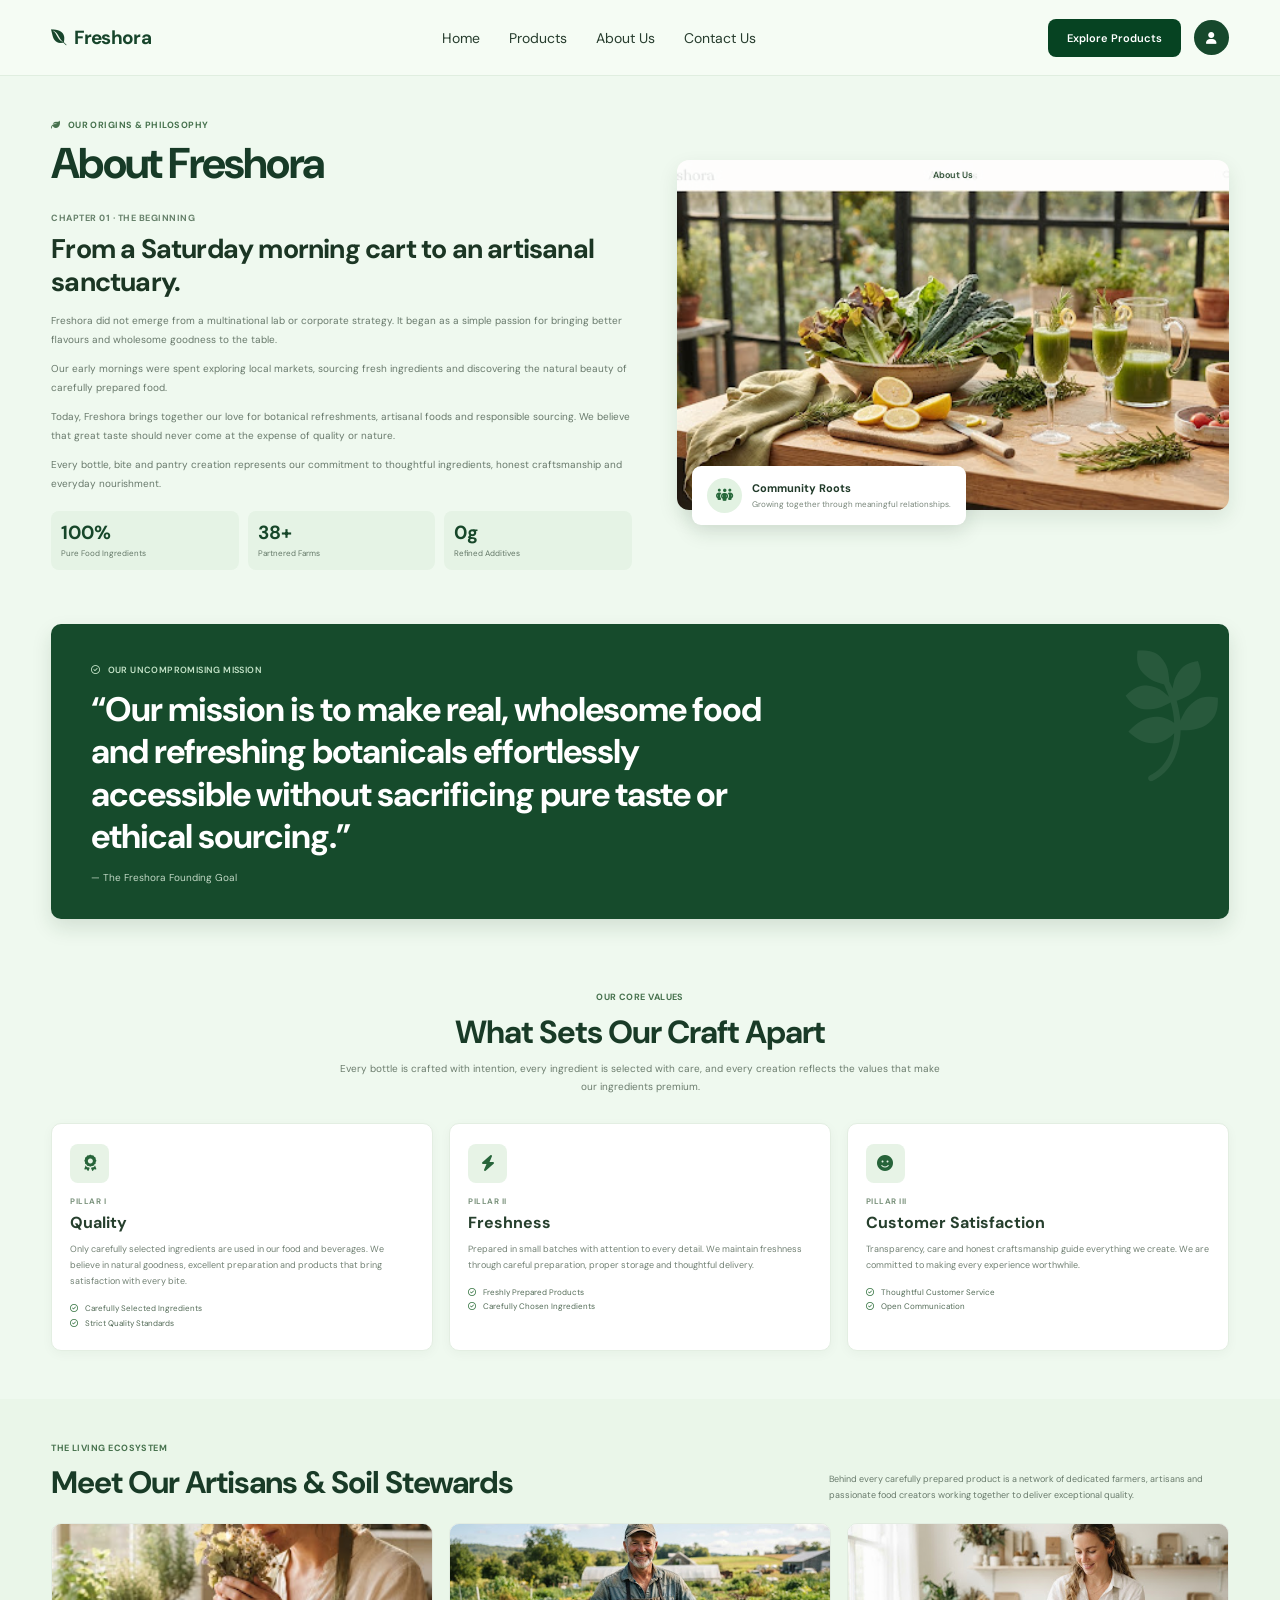
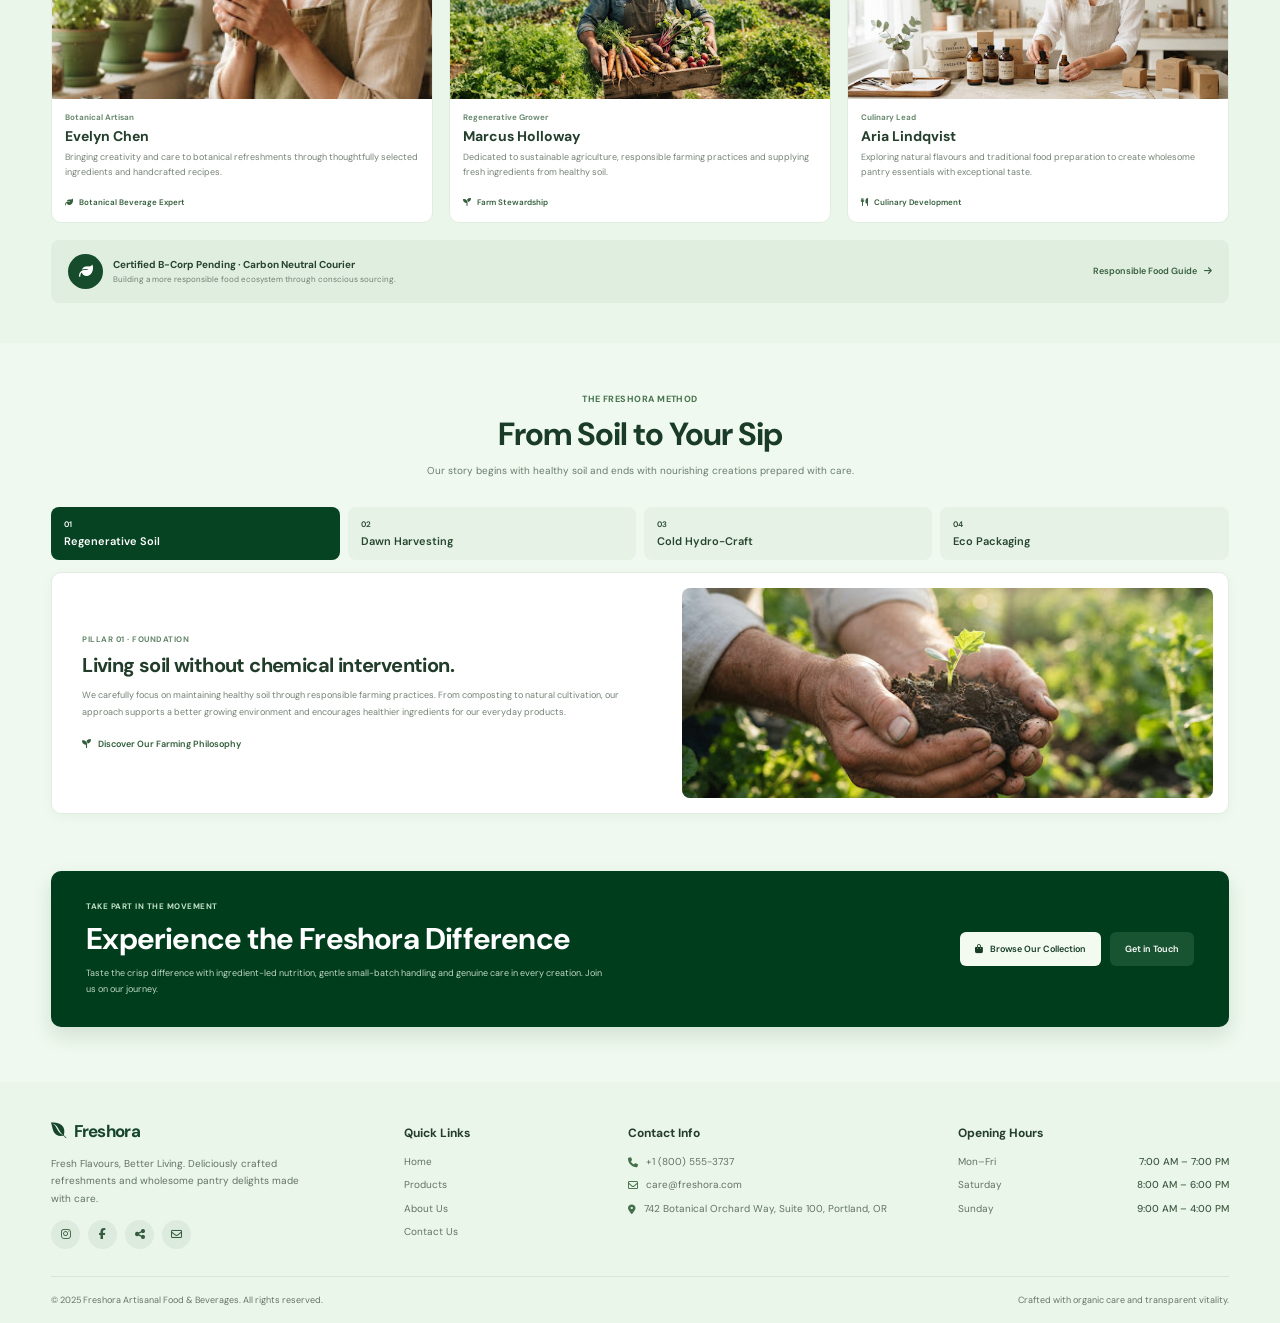
==== about.html @ baffea43 "move HTML pages to root folder" ====
<!DOCTYPE html>
<html lang="en">

<head>

    <meta charset="UTF-8">
    <meta name="viewport" content="width=device-width, initial-scale=1.0">

    <meta name="description" content="Discover the Freshora story, our mission, artisans, sustainable farming and commitment to natural food.">

    <title>Freshora | About Us</title>


    <!-- GOOGLE FONTS -->

    <link rel="preconnect" href="https://fonts.googleapis.com">

    <link rel="preconnect" href="https://fonts.gstatic.com" crossorigin>

    <link href="https://fonts.googleapis.com/css2?family=DM+Sans:wght@400;500;600;700;800&display=swap" rel="stylesheet">


    <!-- FONT AWESOME -->

    <link rel="stylesheet" href="https://cdnjs.cloudflare.com/ajax/libs/font-awesome/6.5.2/css/all.min.css">


<style>

/* =========================
   BASIC PAGE SETTINGS
========================= */

* {
    margin: 0;
    padding: 0;
    box-sizing: border-box;
}

html {
    scroll-behavior: smooth;
}

body {
    font-family: 'DM Sans', sans-serif;
    color: #173b28;
    background: #eff9ef;
    font-size: 14px;
}

a {
    color: inherit;
    text-decoration: none;
}

img {
    display: block;
    width: 100%;
}

.page-width {
    width: 92%;
    max-width: 1240px;
    margin: 0 auto;
}

.section {
    padding: 45px 0;
}


/* =========================
   HEADER
========================= */

.site-header {
    height: 76px;
    background: #f5fcf4;
    border-bottom: 1px solid #e0eee0;
    position: relative;
    z-index: 100;
}

.header-inner {
    width: 92%;
    max-width: 1240px;
    height: 100%;
    margin: auto;

    display: flex;
    align-items: center;
    justify-content: space-between;
}

.brand {
    display: inline-flex;
    align-items: center;
    gap: 7px;

    color: #17452b;
    font-size: 19px;
    font-weight: 700;
    letter-spacing: -0.7px;
    white-space: nowrap;
}

.brand i {
    font-size: 18px;
}

.main-nav {
    display: flex;
    align-items: center;
    gap: 29px;

    /* margin-left: auto;
    margin-right: 32px; */
}

.main-nav a {
    font-size: 14px;
    color: #263c2d;
    transition: 0.3s;
}

.main-nav a:hover {
    color: #4c8b5b;
}

.header-actions {
    display: flex;
    align-items: center;
    gap: 13px;
}

.top-button {
    background: #064322;
    color: white;

    padding: 12px 19px;
    border-radius: 8px;

    font-size: 11px;
    font-weight: 600;

    transition: 0.3s;
}

.top-button:hover {
    background: #276c3d;
}

.account-button {
    width: 35px;
    height: 35px;

    display: grid;
    place-items: center;

    border-radius: 50%;
    background: #16482c;
    color: white;
    font-size: 12px;
}


/* HAMBURGER */

#menu-toggle {
    display: none;
}

.menu-button {
    display: none;
    cursor: pointer;
}


/* =========================
   ABOUT HERO SECTION
========================= */

.about-hero {
    background: #eff9ef;
    padding: 38px 0 42px;
}

.about-hero-inner {
    display: grid;
    grid-template-columns: 1fr 0.95fr;
    align-items: center;
    gap: 45px;
}


/* LEFT CONTENT */

.about-copy {
    min-width: 0;
}

.section-label {
    display: inline-flex;
    align-items: center;
    gap: 7px;

    color: #47724e;
    font-size: 9px;
    font-weight: 700;
    letter-spacing: 0.45px;

    margin-bottom: 8px;
}

.about-copy h1 {
    color: #173b27;
    font-size: clamp(30px, 4vw, 43px);
    line-height: 1.12;
    letter-spacing: -1.8px;

    margin-bottom: 25px;
}

.story-label {
    display: block;

    color: #66806a;
    font-size: 9px;
    font-weight: 700;
    letter-spacing: 0.5px;

    margin-bottom: 8px;
}

.about-copy h2 {
    color: #1b3624;
    font-size: clamp(20px, 2.4vw, 27px);
    line-height: 1.25;
    letter-spacing: -0.8px;

    margin-bottom: 12px;
}

.about-copy > p {
    color: #68796b;
    font-size: 10px;
    line-height: 1.9;

    margin-bottom: 10px;
}


/* ABOUT STATISTICS */

.about-stats {
    display: grid;
    grid-template-columns: repeat(3, 1fr);
    gap: 9px;

    margin-top: 18px;
}

.about-stat {
    padding: 11px 10px;

    background: #e5f3e5;
    border-radius: 8px;
}

.about-stat strong {
    display: block;

    color: #17472a;
    font-size: 19px;
    line-height: 1.2;

    margin-bottom: 3px;
}

.about-stat span {
    display: block;

    color: #637767;
    font-size: 8px;
    line-height: 1.4;
}


/* =========================
   ABOUT IMAGE
========================= */

.about-visual {
    min-width: 0;
    position: relative;
    padding-bottom: 15px;
}

.about-image {
    height: 350px;

    overflow: hidden;
    border-radius: 12px;

    box-shadow: 0 8px 20px rgba(20, 55, 28, 0.10);
}

.about-image img {
    width: 100%;
    height: 100%;
    object-fit: cover;
}

.image-caption {
    position: absolute;

    top: 0;
    left: 0;
    right: 0;

    padding: 9px;

    text-align: center;

    background: rgba(255, 255, 255, 0.88);

    color: #34543a;
    font-size: 9px;
    font-weight: 600;

    border-radius: 12px 12px 0 0;
}


/* FLOATING COMMUNITY CARD */

.community-card {
    position: absolute;

    left: 15px;
    bottom: 0;

    display: flex;
    align-items: center;
    gap: 10px;

    padding: 12px 15px;

    background: #ffffff;
    border-radius: 9px;

    box-shadow: 0 7px 20px rgba(20, 55, 28, 0.13);
}

.community-icon {
    width: 35px;
    height: 35px;

    display: grid;
    place-items: center;

    flex-shrink: 0;

    background: #e2f2e2;
    color: #27683b;

    border-radius: 50%;
}

.community-card strong {
    display: block;
    color: #203a29;
    font-size: 11px;

    margin-bottom: 3px;
}

.community-card small {
    display: block;
    color: #778579;
    font-size: 8px;
    line-height: 1.5;
}


/* =========================
   MISSION SECTION
========================= */

.mission-section {
    padding: 12px 0 25px;
}

.mission-box {
    position: relative;
    overflow: hidden;

    min-height: 220px;

    display: flex;
    align-items: center;

    padding: 35px 40px;

    background: #164b2c;
    border-radius: 10px;

    box-shadow: 0 9px 20px rgba(20, 61, 31, 0.13);
}

.mission-content {
    max-width: 680px;
    position: relative;
    z-index: 2;
}

.mission-label {
    display: inline-flex;
    align-items: center;
    gap: 7px;

    color: #c5e4c9;
    font-size: 9px;
    font-weight: 600;
    letter-spacing: 0.4px;

    margin-bottom: 13px;
}

.mission-box h2 {
    color: #ffffff;

    font-size: clamp(22px, 3vw, 34px);
    line-height: 1.25;
    letter-spacing: -1px;

    margin-bottom: 12px;
}

.mission-box p {
    color: #c1d8c5;
    font-size: 10px;
}

.mission-decoration {
    position: absolute;

    right: 10px;
    top: 0;

    color: rgba(255,255,255,0.08);
    font-size: 130px;

    transform: rotate(-25deg);
}


/* =========================
   CRAFT SECTION
========================= */

.craft-section {
    background: #eff9ef;
    padding: 42px 0 48px;
}

.center-heading {
    text-align: center;
    margin-bottom: 27px;
}

.center-heading .section-label {
    justify-content: center;
    margin-bottom: 8px;
}

.center-heading h2 {
    color: #193b27;

    font-size: clamp(24px, 3vw, 32px);
    letter-spacing: -1px;

    margin-bottom: 7px;
}

.center-heading p {
    max-width: 600px;
    margin: auto;

    color: #6b7c6d;
    font-size: 10px;
    line-height: 1.8;
}


/* CRAFT CARDS */

.craft-grid {
    display: grid;
    grid-template-columns: repeat(3, minmax(0, 1fr));
    gap: 16px;
}

.craft-card {
    min-width: 0;

    padding: 20px 18px;

    background: #ffffff;
    border: 1px solid #e3eee2;
    border-radius: 10px;

    box-shadow: 0 3px 12px rgba(28, 63, 36, 0.04);

    transition: 0.3s;
}

.craft-card:hover {
    transform: translateY(-4px);

    box-shadow: 0 9px 20px rgba(28, 63, 36, 0.08);
}

.craft-icon {
    width: 39px;
    height: 39px;

    display: grid;
    place-items: center;

    border-radius: 8px;

    color: #27643a;
    background: #e7f3e6;

    font-size: 16px;

    margin-bottom: 13px;
}

.craft-number {
    display: block;

    color: #7a927c;
    font-size: 8px;
    font-weight: 700;
    letter-spacing: 0.5px;

    margin-bottom: 6px;
}

.craft-card h3 {
    color: #263f2d;
    font-size: 16px;

    margin-bottom: 8px;
}

.craft-card p {
    color: #718073;
    font-size: 9px;
    line-height: 1.8;

    margin-bottom: 12px;
}

.craft-card ul {
    list-style: none;
}

.craft-card li {
    color: #536b57;
    font-size: 8px;
    line-height: 1.8;
}

.craft-card li i {
    color: #3c7948;
    margin-right: 5px;
}


/* =========================
   ARTISANS SECTION
========================= */

.artisans-section {
    background: #eaf6e9;
    padding: 38px 0 40px;
}

.artisans-heading {
    display: flex;
    justify-content: space-between;
    align-items: flex-end;
    gap: 25px;

    margin-bottom: 20px;
}

.artisans-heading h2 {
    color: #193b27;
    font-size: clamp(23px, 3vw, 31px);
    letter-spacing: -1px;
}

.artisans-heading p {
    max-width: 400px;

    color: #687a6b;
    font-size: 9px;
    line-height: 1.8;
}


/* ARTISAN GRID */

.artisan-grid {
    display: grid;
    grid-template-columns: repeat(3, minmax(0, 1fr));
    gap: 16px;
}

.artisan-card {
    min-width: 0;
    overflow: hidden;

    background: #ffffff;
    border: 1px solid #e2ece1;
    border-radius: 10px;

    transition: 0.3s;
}

.artisan-card:hover {
    transform: translateY(-4px);

    box-shadow: 0 9px 20px rgba(28, 63, 36, 0.09);
}

.artisan-image {
    height: 175px;
    overflow: hidden;
}

.artisan-image img {
    width: 100%;
    height: 100%;
    object-fit: cover;

    transition: 0.4s;
}

.artisan-card:hover .artisan-image img {
    transform: scale(1.05);
}

.artisan-info {
    padding: 13px;
}

.artisan-role {
    display: block;

    color: #6b8b70;
    font-size: 8px;
    font-weight: 700;

    margin-bottom: 5px;
}

.artisan-info h3 {
    color: #243e2c;
    font-size: 14px;

    margin-bottom: 5px;
}

.artisan-info p {
    color: #758276;
    font-size: 9px;
    line-height: 1.7;

    margin-bottom: 10px;
}

.artisan-link {
    color: #365f3d;
    font-size: 8px;
    font-weight: 600;
}

.artisan-link i {
    margin-right: 4px;
}


/* CERTIFICATION STRIP */

.certification-strip {
    display: flex;
    align-items: center;
    justify-content: space-between;
    gap: 15px;

    padding: 14px 17px;
    margin-top: 17px;

    background: #e0eee0;
    border-radius: 8px;
}

.certification-left {
    display: flex;
    align-items: center;
    gap: 10px;
}

.certification-icon {
    width: 35px;
    height: 35px;

    display: grid;
    place-items: center;

    flex-shrink: 0;

    background: #164b2c;
    color: #ffffff;

    border-radius: 50%;
}

.certification-left strong {
    display: block;
    color: #27442e;
    font-size: 10px;

    margin-bottom: 3px;
}

.certification-left small {
    display: block;
    color: #718072;
    font-size: 8px;
}

.certification-strip > a {
    color: #365f3d;
    font-size: 9px;
    font-weight: 600;
    white-space: nowrap;
}

.certification-strip > a i {
    margin-left: 5px;
}


/* =========================
   FARMING PROCESS
========================= */

.process-section {
    background: #eff9ef;
    padding: 45px 0;
}


/* PROCESS TABS */

.process-tabs {
    display: grid;
    grid-template-columns: repeat(4, 1fr);
    gap: 8px;

    margin-bottom: 12px;
}

.process-tab {
    display: block;

    padding: 12px 13px;

    background: #e5f2e5;
    border-radius: 8px;

    color: #28462f;

    transition: 0.3s;
}

.process-tab small {
    display: block;

    font-size: 8px;
    font-weight: 600;

    margin-bottom: 5px;
}

.process-tab strong {
    display: block;

    font-size: 11px;
    font-weight: 600;
}

.process-tab.active,
.process-tab:hover {
    background: #064322;
    color: #ffffff;
}


/* PROCESS CONTENT */

.process-content {
    display: grid;
    grid-template-columns: 1fr 0.9fr;
    align-items: center;
    gap: 25px;

    padding: 15px;

    background: #ffffff;
    border: 1px solid #e2ece1;
    border-radius: 10px;

    box-shadow: 0 3px 12px rgba(28, 63, 36, 0.04);
}

.process-copy {
    padding: 15px;
}

.process-label {
    display: block;

    color: #66866b;
    font-size: 8px;
    font-weight: 700;
    letter-spacing: 0.5px;

    margin-bottom: 8px;
}

.process-copy h3 {
    color: #213c29;
    font-size: 20px;
    line-height: 1.3;
    letter-spacing: -0.6px;

    margin-bottom: 9px;
}

.process-copy p {
    color: #738175;
    font-size: 9px;
    line-height: 1.9;

    margin-bottom: 12px;
}

.process-copy a {
    color: #315d3b;
    font-size: 9px;
    font-weight: 600;
}

.process-copy a i {
    margin-right: 5px;
}

.process-image {
    height: 210px;
    overflow: hidden;
    border-radius: 8px;
}

.process-image img {
    width: 100%;
    height: 100%;
    object-fit: cover;
}


/* =========================
   FINAL CTA SECTION
========================= */

.difference-section {
    background: #eff9ef;
    padding: 12px 0 55px;
}

.difference-box {
    position: relative;
    overflow: hidden;

    display: flex;
    align-items: center;
    justify-content: space-between;
    gap: 20px;

    padding: 30px 35px;

    border-radius: 10px;
    background: #003d1d;

    box-shadow: 0 9px 20px rgba(20, 61, 31, 0.13);
}

.difference-content {
    position: relative;
    z-index: 2;
}

.difference-label {
    display: block;

    color: #c2e1c5;
    font-size: 8px;
    font-weight: 700;
    letter-spacing: 0.5px;

    margin-bottom: 8px;
}

.difference-box h2 {
    color: #ffffff;
    font-size: clamp(22px, 3vw, 30px);
    letter-spacing: -0.8px;

    margin-bottom: 7px;
}

.difference-box p {
    max-width: 520px;

    color: #c1d8c5;
    font-size: 9px;
    line-height: 1.8;
}

.difference-actions {
    display: flex;
    align-items: center;
    flex-wrap: wrap;
    gap: 9px;

    position: relative;
    z-index: 2;
}

.difference-actions a {
    display: inline-flex;
    align-items: center;
    justify-content: center;
    gap: 7px;

    padding: 11px 15px;

    border-radius: 6px;

    font-size: 9px;
    font-weight: 600;

    white-space: nowrap;
    transition: 0.3s;
}

.browse-button {
    color: #163c24;
    background: #f3fbf1;
}

.browse-button:hover {
    background: #dceedd;
}

.contact-button {
    color: #ffffff;
    background: #185431;
}

.contact-button:hover {
    background: #286c40;
}


/* =========================
   FOOTER
========================= */

.footer {
    background: #eaf6e9;
    padding: 38px 0 17px;
}

.footer-grid {
    display: grid;
    grid-template-columns: 1.35fr 0.8fr 1.25fr 1.15fr;

    gap: 35px;
    padding-bottom: 27px;
}

.footer-about .brand {
    font-size: 17px;
}

.footer-about > p {
    max-width: 250px;

    color: #617365;
    font-size: 10px;
    line-height: 1.75;

    margin: 13px 0;
}

.social-links {
    display: flex;
    gap: 8px;
}

.social-links a {
    width: 29px;
    height: 29px;

    display: grid;
    place-items: center;

    border-radius: 50%;

    color: #365b3e;
    background: #dcebdd;

    font-size: 11px;
    transition: 0.3s;
}

.social-links a:hover {
    color: white;
    background: #16482c;
}

.footer-column h3 {
    color: #253e2c;
    font-size: 12px;

    margin: 5px 0 13px;
}

.footer-column > a,
.footer-column > p {
    display: block;

    color: #617365;
    font-size: 10px;
    line-height: 1.65;

    margin-bottom: 7px;
}

.footer-column a:hover {
    color: #276c3d;
}

.contact-details p {
    display: flex;
    align-items: flex-start;
    gap: 8px;
}

.contact-details i {
    color: #456f4b;
    margin-top: 3px;
}

.hours p {
    display: flex;
    justify-content: space-between;
    gap: 12px;
}

.hours b {
    color: #405b46;
    font-weight: 500;
    white-space: nowrap;
}

.footer-bottom {
    display: flex;
    justify-content: space-between;
    gap: 20px;

    padding-top: 17px;

    border-top: 1px solid #d8e8d8;

    color: #647568;
    font-size: 9px;
}


/* =========================
   TABLET RESPONSIVENESS
========================= */

@media (max-width: 950px) {

    .main-nav {
        gap: 17px;
        margin-right: 18px;
    }

    .about-hero-inner {
        gap: 25px;
    }

    .about-image {
        height: 310px;
    }

    .artisan-image {
        height: 155px;
    }

    .footer-grid {
        grid-template-columns: repeat(2, 1fr);
    }

}


/* =========================
   MOBILE RESPONSIVENESS
========================= */

@media (max-width: 650px) {


    /* HEADER */

    .site-header {
        height: 65px;
    }

    .header-inner {
        width: 90%;
    }

    .brand {
        font-size: 18px;
    }

    .menu-button {
        display: grid;
        place-items: center;

        order: 3;

        width: 37px;
        height: 37px;

        color: #16482c;
        background: #e5f2e4;

        border-radius: 7px;

        font-size: 17px;
    }

    .menu-button .fa-xmark {
        display: none;
    }

    .header-actions {
        margin-left: auto;
        margin-right: 12px;
    }

    .top-button {
        padding: 10px 12px;
        font-size: 9px;
    }

    .account-button {
        display: none;
    }


    /* MOBILE NAV */

    .main-nav {
        position: absolute;

        top: 100%;
        left: 0;
        right: 0;

        display: flex;
        flex-direction: column;
        align-items: stretch;

        gap: 0;
        margin: 0;

        padding: 8px 5% 13px;

        background: #f5fcf4;

        border-top: 1px solid #e0eee0;

        box-shadow: 0 10px 18px rgba(20, 55, 28, 0.09);

        visibility: hidden;
        opacity: 0;
        transform: translateY(-8px);

        pointer-events: none;

        transition: 0.25s ease;
    }

    .main-nav a {
        padding: 13px 3px;

        border-bottom: 1px solid #e6efe5;

        font-size: 13px;
    }

    #menu-toggle:checked ~ .main-nav {
        visibility: visible;
        opacity: 1;
        transform: translateY(0);
        pointer-events: auto;
    }

    #menu-toggle:checked + .menu-button .fa-bars {
        display: none;
    }

    #menu-toggle:checked + .menu-button .fa-xmark {
        display: block;
    }


    /* GENERAL */

    .page-width {
        width: 90%;
    }


    /* ABOUT HERO */

    .about-hero {
        padding: 32px 0 40px;
    }

    .about-hero-inner {
        grid-template-columns: 1fr;
        gap: 28px;
    }

    .about-copy h1 {
        font-size: 36px;
    }

    .about-copy h2 {
        font-size: 23px;
    }

    .about-copy > p {
        font-size: 10px;
    }

    .about-image {
        height: 310px;
    }

    .community-card {
        left: 10px;
    }


    /* STATISTICS */

    .about-stats {
        gap: 7px;
    }

    .about-stat {
        padding: 10px 8px;
    }

    .about-stat strong {
        font-size: 17px;
    }

    .about-stat span {
        font-size: 7px;
    }


    /* MISSION */

    .mission-section {
        padding: 5px 0 20px;
    }

    .mission-box {
        min-height: 0;
        padding: 30px 23px;
    }

    .mission-box h2 {
        font-size: 25px;
    }

    .mission-box p {
        font-size: 9px;
        line-height: 1.7;
    }

    .mission-decoration {
        font-size: 95px;
        right: -15px;
    }


    /* CRAFT */

    .craft-section {
        padding: 35px 0 40px;
    }

    .center-heading h2 {
        font-size: 25px;
    }

    .center-heading p {
        font-size: 9px;
    }

    .craft-grid {
        grid-template-columns: 1fr;
        gap: 12px;
    }

    .craft-card {
        padding: 19px;
    }

    .craft-card h3 {
        font-size: 15px;
    }


    /* ARTISANS */

    .artisans-section {
        padding: 34px 0;
    }

    .artisans-heading {
        flex-direction: column;
        align-items: flex-start;
        gap: 8px;
    }

    .artisans-heading h2 {
        font-size: 25px;
    }

    .artisans-heading p {
        font-size: 9px;
    }

    .artisan-grid {
        grid-template-columns: 1fr;
        gap: 14px;
    }

    .artisan-image {
        height: 220px;
    }

    .artisan-info {
        padding: 14px;
    }

    .artisan-info h3 {
        font-size: 15px;
    }

    .artisan-info p {
        font-size: 9px;
    }


    /* CERTIFICATION */

    .certification-strip {
        align-items: flex-start;
        flex-direction: column;
        padding: 14px;
    }

    .certification-left small {
        line-height: 1.6;
    }


    /* FARMING PROCESS */

    .process-section {
        padding: 38px 0;
    }

    .process-tabs {
        grid-template-columns: repeat(2, 1fr);
        gap: 8px;
    }

    .process-tab {
        padding: 12px 10px;
    }

    .process-tab strong {
        font-size: 10px;
    }

    .process-content {
        grid-template-columns: 1fr;
        gap: 10px;
        padding: 12px;
    }

    .process-copy {
        padding: 10px 5px;
    }

    .process-copy h3 {
        font-size: 20px;
    }

    .process-copy p {
        font-size: 9px;
    }

    .process-image {
        height: 220px;
    }


    /* FINAL CTA */

    .difference-section {
        padding: 5px 0 42px;
    }

    .difference-box {
        align-items: flex-start;
        flex-direction: column;

        gap: 20px;

        padding: 28px 22px;
    }

    .difference-box h2 {
        font-size: 25px;
    }

    .difference-box p {
        font-size: 9px;
    }

    .difference-actions {
        width: 100%;
    }

    .difference-actions a {
        flex: 1;
        padding: 11px 9px;
        font-size: 8px;
    }


    /* FOOTER */

    .footer-grid {
        grid-template-columns: repeat(2, minmax(0, 1fr));
        gap: 28px 18px;
    }

    .footer-bottom {
        flex-direction: column;
        gap: 7px;
        line-height: 1.6;
    }

}


/* =========================
   VERY SMALL PHONES
========================= */

@media (max-width: 370px) {

    .header-actions {
        margin-right: 8px;
    }

    .top-button {
        padding: 9px 8px;
        font-size: 8px;
    }

    .about-copy h1 {
        font-size: 32px;
    }

    .about-copy h2 {
        font-size: 21px;
    }

    .about-image {
        height: 260px;
    }

    .mission-box h2 {
        font-size: 22px;
    }

    .artisan-image {
        height: 190px;
    }

    .process-image {
        height: 190px;
    }

    .footer-grid {
        grid-template-columns: 1fr;
    }

}

</style>

</head>


<body>


<!-- =========================
     HEADER
========================= -->

<header class="site-header">

    <div class="header-inner">


        <a class="brand" href="index.html">

            <i class="fa-brands fa-envira"></i>

            <span>Freshora</span>

        </a>


        <!-- HAMBURGER -->

        <input type="checkbox" id="menu-toggle">

        <label for="menu-toggle" class="menu-button">

            <i class="fa-solid fa-bars"></i>

            <i class="fa-solid fa-xmark"></i>

        </label>


        <nav class="main-nav">

            <a href="index.html">Home</a>

            <a href="product.html">Products</a>

            <a href="about.html">About Us</a>

            <a href="contact.html">Contact Us</a>

        </nav>


        <div class="header-actions">

            <a href="products.html" class="top-button">

                Explore Products

            </a>

            <a href="#contact" class="account-button">

                <i class="fa-solid fa-user"></i>

            </a>

        </div>


    </div>

</header>



<main>


<!-- =========================
     ABOUT HERO
========================= -->

<section class="about-hero">

    <div class="page-width about-hero-inner">


        <!-- LEFT CONTENT -->

        <div class="about-copy">


            <span class="section-label">

                <i class="fa-solid fa-leaf"></i>

                OUR ORIGINS &amp; PHILOSOPHY

            </span>


            <h1>About Freshora</h1>


            <span class="story-label">

                CHAPTER 01 · THE BEGINNING

            </span>


            <h2>

                From a Saturday morning cart
                to an artisanal sanctuary.

            </h2>


            <p>

                Freshora did not emerge from a multinational
                lab or corporate strategy. It began as a
                simple passion for bringing better flavours
                and wholesome goodness to the table.

            </p>


            <p>

                Our early mornings were spent exploring
                local markets, sourcing fresh ingredients
                and discovering the natural beauty of
                carefully prepared food.

            </p>


            <p>

                Today, Freshora brings together our love
                for botanical refreshments, artisanal
                foods and responsible sourcing. We believe
                that great taste should never come at the
                expense of quality or nature.

            </p>


            <p>

                Every bottle, bite and pantry creation
                represents our commitment to thoughtful
                ingredients, honest craftsmanship and
                everyday nourishment.

            </p>


            <!-- STATISTICS -->

            <div class="about-stats">


                <div class="about-stat">

                    <strong>100%</strong>

                    <span>Pure Food Ingredients</span>

                </div>


                <div class="about-stat">

                    <strong>38+</strong>

                    <span>Partnered Farms</span>

                </div>


                <div class="about-stat">

                    <strong>0g</strong>

                    <span>Refined Additives</span>

                </div>


            </div>


        </div>



        <!-- RIGHT IMAGE -->

        <div class="about-visual">


            <div class="about-image">

                <img
                    src="/assets/about-1.jpg"
                    alt="Freshora artisanal food and natural refreshments"
                >

            </div>


            <div class="image-caption">

                About Us

            </div>


            <!-- FLOATING CARD -->

            <div class="community-card">

                <div class="community-icon">

                    <i class="fa-solid fa-people-group"></i>

                </div>


                <div>

                    <strong>Community Roots</strong>

                    <small>

                        Growing together through
                        meaningful relationships.

                    </small>

                </div>

            </div>


        </div>


    </div>

</section>



<!-- =========================
     OUR MISSION
========================= -->

<section class="mission-section">

    <div class="page-width">


        <div class="mission-box">


            <div class="mission-content">


                <span class="mission-label">

                    <i class="fa-regular fa-circle-check"></i>

                    OUR UNCOMPROMISING MISSION

                </span>


                <h2>

                    “Our mission is to make real,
                    wholesome food and refreshing
                    botanicals effortlessly accessible
                    without sacrificing pure taste
                    or ethical sourcing.”

                </h2>


                <p>

                    — The Freshora Founding Goal

                </p>


            </div>


            <div class="mission-decoration">

                <i class="fa-brands fa-pagelines"></i>

            </div>


        </div>


    </div>

</section>



<!-- =========================
     WHAT SETS US APART
========================= -->

<section class="craft-section">

    <div class="page-width">


        <div class="center-heading">


            <span class="section-label">

                OUR CORE VALUES

            </span>


            <h2>

                What Sets Our Craft Apart

            </h2>


            <p>

                Every bottle is crafted with intention,
                every ingredient is selected with care,
                and every creation reflects the values
                that make our ingredients premium.

            </p>


        </div>



        <div class="craft-grid">


            <!-- QUALITY -->

            <article class="craft-card">


                <div class="craft-icon">

                    <i class="fa-solid fa-award"></i>

                </div>


                <span class="craft-number">

                    PILLAR I

                </span>


                <h3>

                    Quality

                </h3>


                <p>

                    Only carefully selected ingredients
                    are used in our food and beverages.
                    We believe in natural goodness,
                    excellent preparation and products
                    that bring satisfaction with every bite.

                </p>


                <ul>

                    <li>

                        <i class="fa-regular fa-circle-check"></i>

                        Carefully Selected Ingredients

                    </li>


                    <li>

                        <i class="fa-regular fa-circle-check"></i>

                        Strict Quality Standards

                    </li>


                </ul>


            </article>



            <!-- FRESHNESS -->

            <article class="craft-card">


                <div class="craft-icon">

                    <i class="fa-solid fa-bolt"></i>

                </div>


                <span class="craft-number">

                    PILLAR II

                </span>


                <h3>

                    Freshness

                </h3>


                <p>

                    Prepared in small batches with
                    attention to every detail. We maintain
                    freshness through careful preparation,
                    proper storage and thoughtful delivery.

                </p>


                <ul>

                    <li>

                        <i class="fa-regular fa-circle-check"></i>

                        Freshly Prepared Products

                    </li>


                    <li>

                        <i class="fa-regular fa-circle-check"></i>

                        Carefully Chosen Ingredients

                    </li>


                </ul>


            </article>



            <!-- CUSTOMER SATISFACTION -->

            <article class="craft-card">


                <div class="craft-icon">

                    <i class="fa-solid fa-face-smile"></i>

                </div>


                <span class="craft-number">

                    PILLAR III

                </span>


                <h3>

                    Customer Satisfaction

                </h3>


                <p>

                    Transparency, care and honest
                    craftsmanship guide everything we
                    create. We are committed to making
                    every experience worthwhile.

                </p>


                <ul>

                    <li>

                        <i class="fa-regular fa-circle-check"></i>

                        Thoughtful Customer Service

                    </li>


                    <li>

                        <i class="fa-regular fa-circle-check"></i>

                        Open Communication

                    </li>


                </ul>


            </article>


        </div>


    </div>

</section>



<!-- =========================
     MEET OUR ARTISANS
========================= -->

<section class="artisans-section">

    <div class="page-width">


        <div class="artisans-heading">


            <div>


                <span class="section-label">

                    THE LIVING ECOSYSTEM

                </span>


                <h2>

                    Meet Our Artisans &amp;
                    Soil Stewards

                </h2>


            </div>


            <p>

                Behind every carefully prepared product
                is a network of dedicated farmers,
                artisans and passionate food creators
                working together to deliver exceptional
                quality.

            </p>


        </div>



        <div class="artisan-grid">


            <!-- ARTISAN ONE -->

            <article class="artisan-card">


                <div class="artisan-image">

                    <img
                        src="/assets/about-2.jpg"
                        alt="Freshora artisan preparing natural ingredients"
                    >

                </div>


                <div class="artisan-info">


                    <span class="artisan-role">

                        Botanical Artisan

                    </span>


                    <h3>

                        Evelyn Chen

                    </h3>


                    <p>

                        Bringing creativity and care to
                        botanical refreshments through
                        thoughtfully selected ingredients
                        and handcrafted recipes.

                    </p>


                    <a href="#contact" class="artisan-link">

                        <i class="fa-solid fa-leaf"></i>

                        Botanical Beverage Expert

                    </a>


                </div>


            </article>



            <!-- ARTISAN TWO -->

            <article class="artisan-card">


                <div class="artisan-image">

                    <img
                        src="/assets/about-3.jpg"
                        alt="Farmer harvesting fresh vegetables"
                    >

                </div>


                <div class="artisan-info">


                    <span class="artisan-role">

                        Regenerative Grower

                    </span>


                    <h3>

                        Marcus Holloway

                    </h3>


                    <p>

                        Dedicated to sustainable agriculture,
                        responsible farming practices and
                        supplying fresh ingredients from
                        healthy soil.

                    </p>


                    <a href="#contact" class="artisan-link">

                        <i class="fa-solid fa-seedling"></i>

                        Farm Stewardship

                    </a>


                </div>


            </article>



            <!-- ARTISAN THREE -->

            <article class="artisan-card">


                <div class="artisan-image">

                    <img
                        src="/assets/about-4.jpg"
                        alt="Artisan preparing fresh pantry products"
                    >

                </div>


                <div class="artisan-info">


                    <span class="artisan-role">

                        Culinary Lead

                    </span>


                    <h3>

                        Aria Lindqvist

                    </h3>


                    <p>

                        Exploring natural flavours and
                        traditional food preparation to
                        create wholesome pantry essentials
                        with exceptional taste.

                    </p>


                    <a href="#contact" class="artisan-link">

                        <i class="fa-solid fa-utensils"></i>

                        Culinary Development

                    </a>


                </div>


            </article>


        </div>



        <!-- CERTIFICATION STRIP -->

        <div class="certification-strip">


            <div class="certification-left">


                <div class="certification-icon">

                    <i class="fa-solid fa-leaf"></i>

                </div>


                <div>

                    <strong>

                        Certified B-Corp Pending ·
                        Carbon Neutral Courier

                    </strong>


                    <small>

                        Building a more responsible food
                        ecosystem through conscious sourcing.

                    </small>

                </div>


            </div>


            <a href="#process">

                Responsible Food Guide

                <i class="fa-solid fa-arrow-right"></i>

            </a>


        </div>


    </div>

</section>



<!-- =========================
     OUR FARMING PROCESS
========================= -->

<section class="process-section" id="process">

    <div class="page-width">


        <div class="center-heading">


            <span class="section-label">

                THE FRESHORA METHOD

            </span>


            <h2>

                From Soil to Your Sip

            </h2>


            <p>

                Our story begins with healthy soil and
                ends with nourishing creations prepared
                with care.

            </p>


        </div>



        <!-- PROCESS TABS -->

        <div class="process-tabs">


            <a href="#soil" class="process-tab active">

                <small>01</small>

                <strong>

                    Regenerative Soil

                </strong>

            </a>


            <a href="#harvesting" class="process-tab">

                <small>02</small>

                <strong>

                    Dawn Harvesting

                </strong>

            </a>


            <a href="#craft" class="process-tab">

                <small>03</small>

                <strong>

                    Cold Hydro-Craft

                </strong>

            </a>


            <a href="#packaging" class="process-tab">

                <small>04</small>

                <strong>

                    Eco Packaging

                </strong>

            </a>


        </div>



        <!-- PROCESS CONTENT -->

        <div class="process-content" id="soil">


            <div class="process-copy">


                <span class="process-label">

                    PILLAR 01 · FOUNDATION

                </span>


                <h3>

                    Living soil without chemical intervention.

                </h3>


                <p>

                    We carefully focus on maintaining
                    healthy soil through responsible
                    farming practices. From composting
                    to natural cultivation, our approach
                    supports a better growing environment
                    and encourages healthier ingredients
                    for our everyday products.

                </p>


                <a href="#contact">

                    <i class="fa-solid fa-seedling"></i>

                    Discover Our Farming Philosophy

                </a>


            </div>



            <div class="process-image">

                <img
                    src="/assets/about-5.jpg"
                    alt="Hands holding healthy soil and young plant"
                >

            </div>


        </div>


    </div>

</section>



<!-- =========================
     FINAL CTA
========================= -->

<section class="difference-section" id="contact">

    <div class="page-width">


        <div class="difference-box">


            <div class="difference-content">


                <span class="difference-label">

                    TAKE PART IN THE MOVEMENT

                </span>


                <h2>

                    Experience the Freshora Difference

                </h2>


                <p>

                    Taste the crisp difference with
                    ingredient-led nutrition, gentle
                    small-batch handling and genuine
                    care in every creation. Join us
                    on our journey.

                </p>


            </div>



            <div class="difference-actions">


                <a href="products.html" class="browse-button">

                    <i class="fa-solid fa-bag-shopping"></i>

                    Browse Our Collection

                </a>


                <a href="mailto:hello@freshora.com" class="contact-button">

                    Get in Touch

                </a>


            </div>


        </div>


    </div>

</section>


</main>



<!-- =========================
     FOOTER
========================= -->

<footer class="footer">

    <div class="page-width">


        <div class="footer-grid">


            <!-- BRAND -->

            <div class="footer-about">


                <a class="brand" href="index.html">

                    <i class="fa-brands fa-envira"></i>

                    <span>Freshora</span>

                </a>


                <p>

                    Fresh Flavours, Better Living.
                    Deliciously crafted refreshments
                    and wholesome pantry delights made
                    with care.

                </p>


                <div class="social-links">


                    <a href="#contact" aria-label="Instagram">

                        <i class="fa-brands fa-instagram"></i>

                    </a>


                    <a href="#contact" aria-label="Facebook">

                        <i class="fa-brands fa-facebook-f"></i>

                    </a>


                    <a href="#contact" aria-label="Share">

                        <i class="fa-solid fa-share-nodes"></i>

                    </a>


                    <a href="mailto:hello@freshora.com" aria-label="Email">

                        <i class="fa-regular fa-envelope"></i>

                    </a>


                </div>


            </div>



            <!-- QUICK LINKS -->

            <div class="footer-column">


                <h3>Quick Links</h3>


                <a href="index.html">Home</a>

                <a href="products.html">Products</a>

                <a href="about.html">About Us</a>

                <a href="contact.html">Contact Us</a>


            </div>



            <!-- CONTACT INFO -->

            <div class="footer-column contact-details">


                <h3>Contact Info</h3>


                <p>

                    <i class="fa-solid fa-phone"></i>

                    +1 (800) 555-3737

                </p>


                <p>

                    <i class="fa-regular fa-envelope"></i>

                    care@freshora.com

                </p>


                <p>

                    <i class="fa-solid fa-location-dot"></i>

                    742 Botanical Orchard Way,
                    Suite 100, Portland, OR

                </p>


            </div>



            <!-- OPENING HOURS -->

            <div class="footer-column hours">


                <h3>Opening Hours</h3>


                <p>

                    <span>Mon–Fri</span>

                    <b>7:00 AM – 7:00 PM</b>

                </p>


                <p>

                    <span>Saturday</span>

                    <b>8:00 AM – 6:00 PM</b>

                </p>


                <p>

                    <span>Sunday</span>

                    <b>9:00 AM – 4:00 PM</b>

                </p>


            </div>


        </div>



        <!-- COPYRIGHT -->

        <div class="footer-bottom">


            <span>

                © 2025 Freshora Artisanal Food &amp;
                Beverages. All rights reserved.

            </span>


            <span>

                Crafted with organic care and
                transparent vitality.

            </span>


        </div>


    </div>

</footer>


</body>

</html>
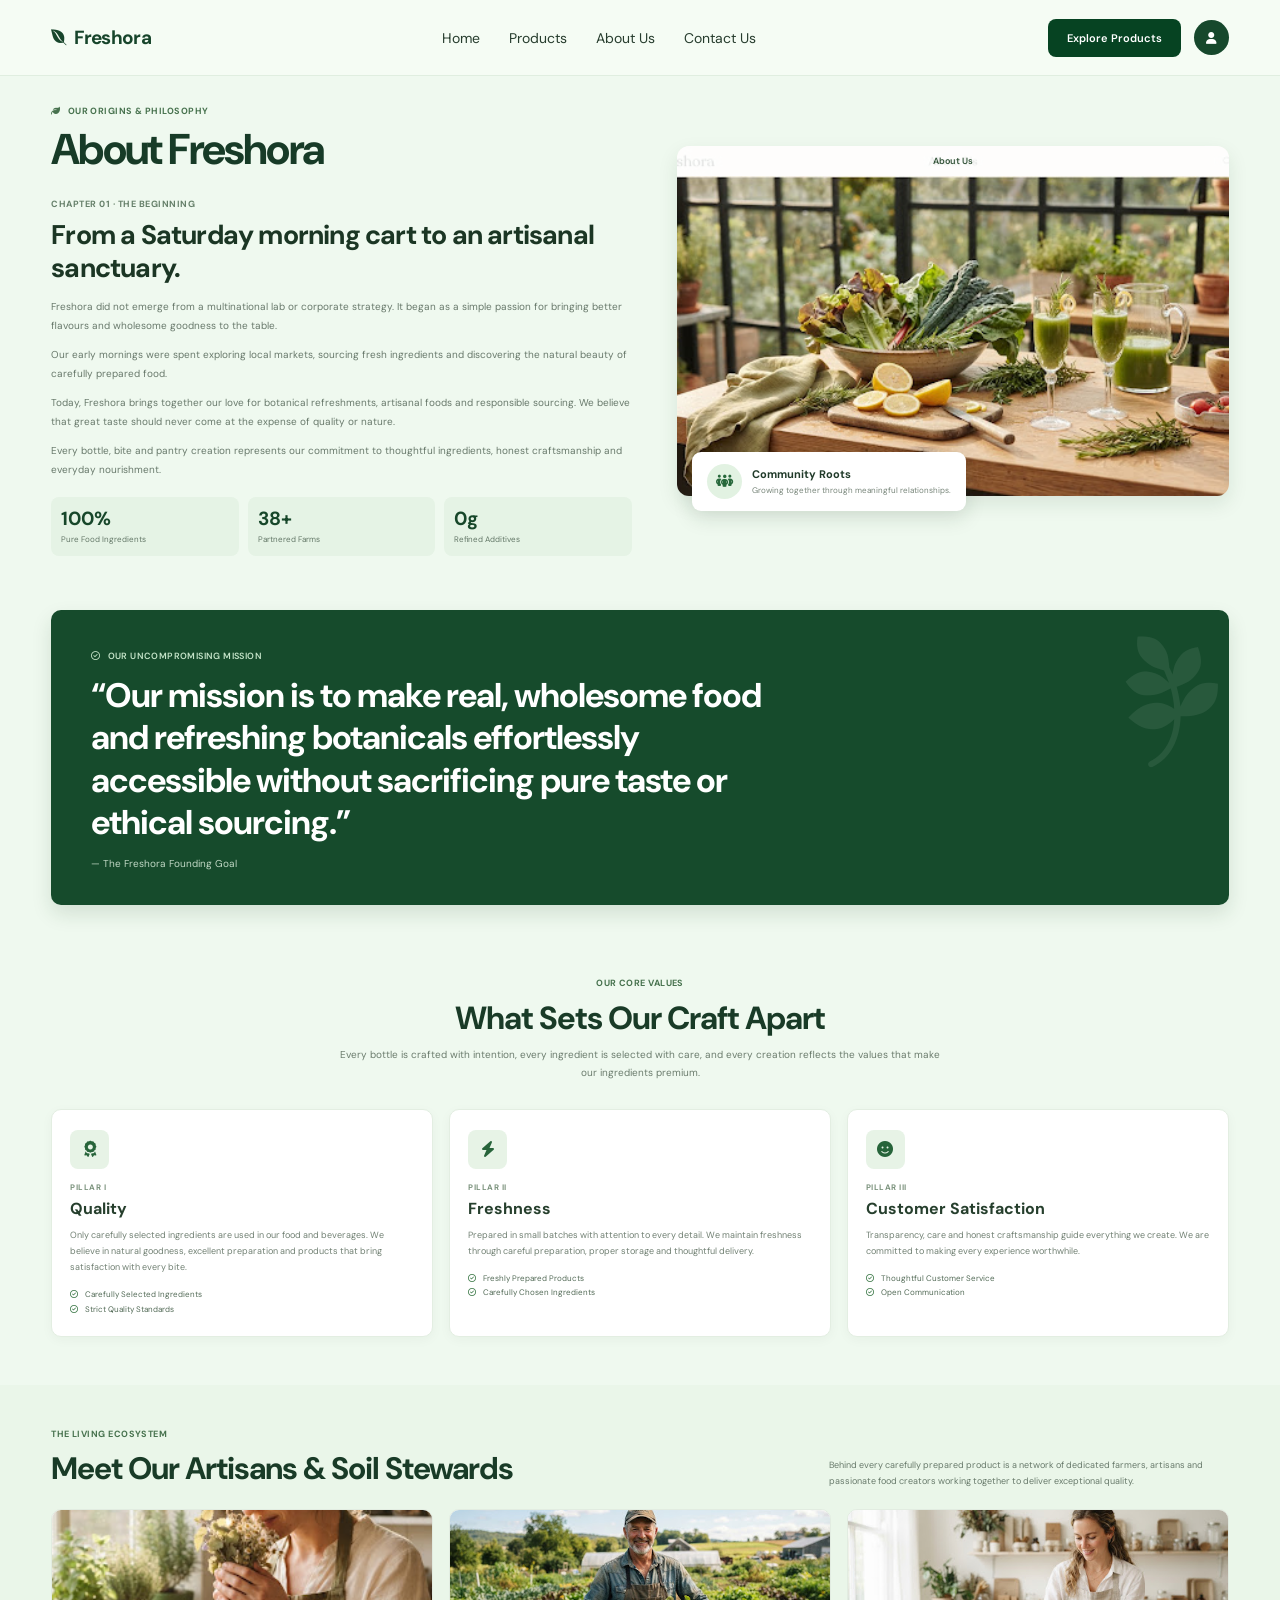
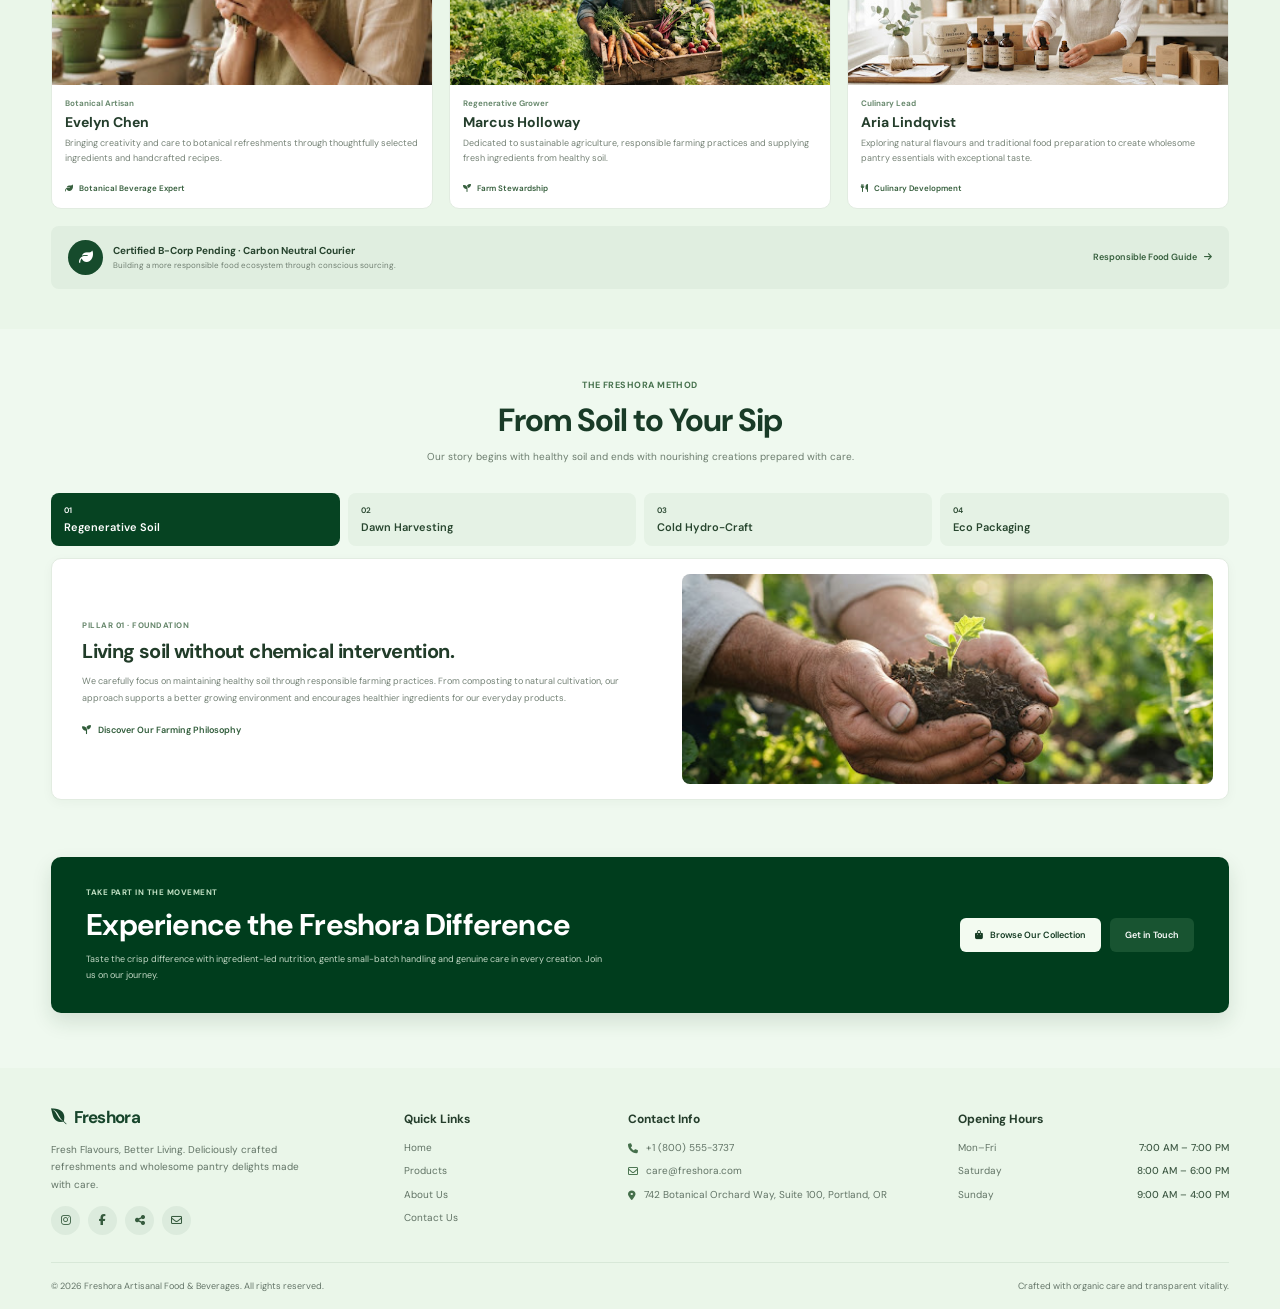
==== commit abe99c1f: "check through" ====
--- a/about.html
+++ b/about.html
@@ -77,8 +77,9 @@
     height: 76px;
     background: #f5fcf4;
     border-bottom: 1px solid #e0eee0;
-    position: relative;
+    position: fixed;
     z-index: 100;
+    width: 100%;
 }
 
 .header-inner {
@@ -182,7 +183,7 @@
 
 .about-hero {
     background: #eff9ef;
-    padding: 38px 0 42px;
+    padding: 100px 0 42px;
 }
 
 .about-hero-inner {
@@ -1132,7 +1133,12 @@
         grid-template-columns: repeat(2, 1fr);
     }
 
-}
+    .site-header{
+        position: fixed;
+    }
+
+}
+
 
 
 /* =========================
@@ -2825,7 +2831,7 @@
 
             <span>
 
-                © 2025 Freshora Artisanal Food &amp;
+                &copy; 2026 Freshora Artisanal Food &amp;
                 Beverages. All rights reserved.
 
             </span>
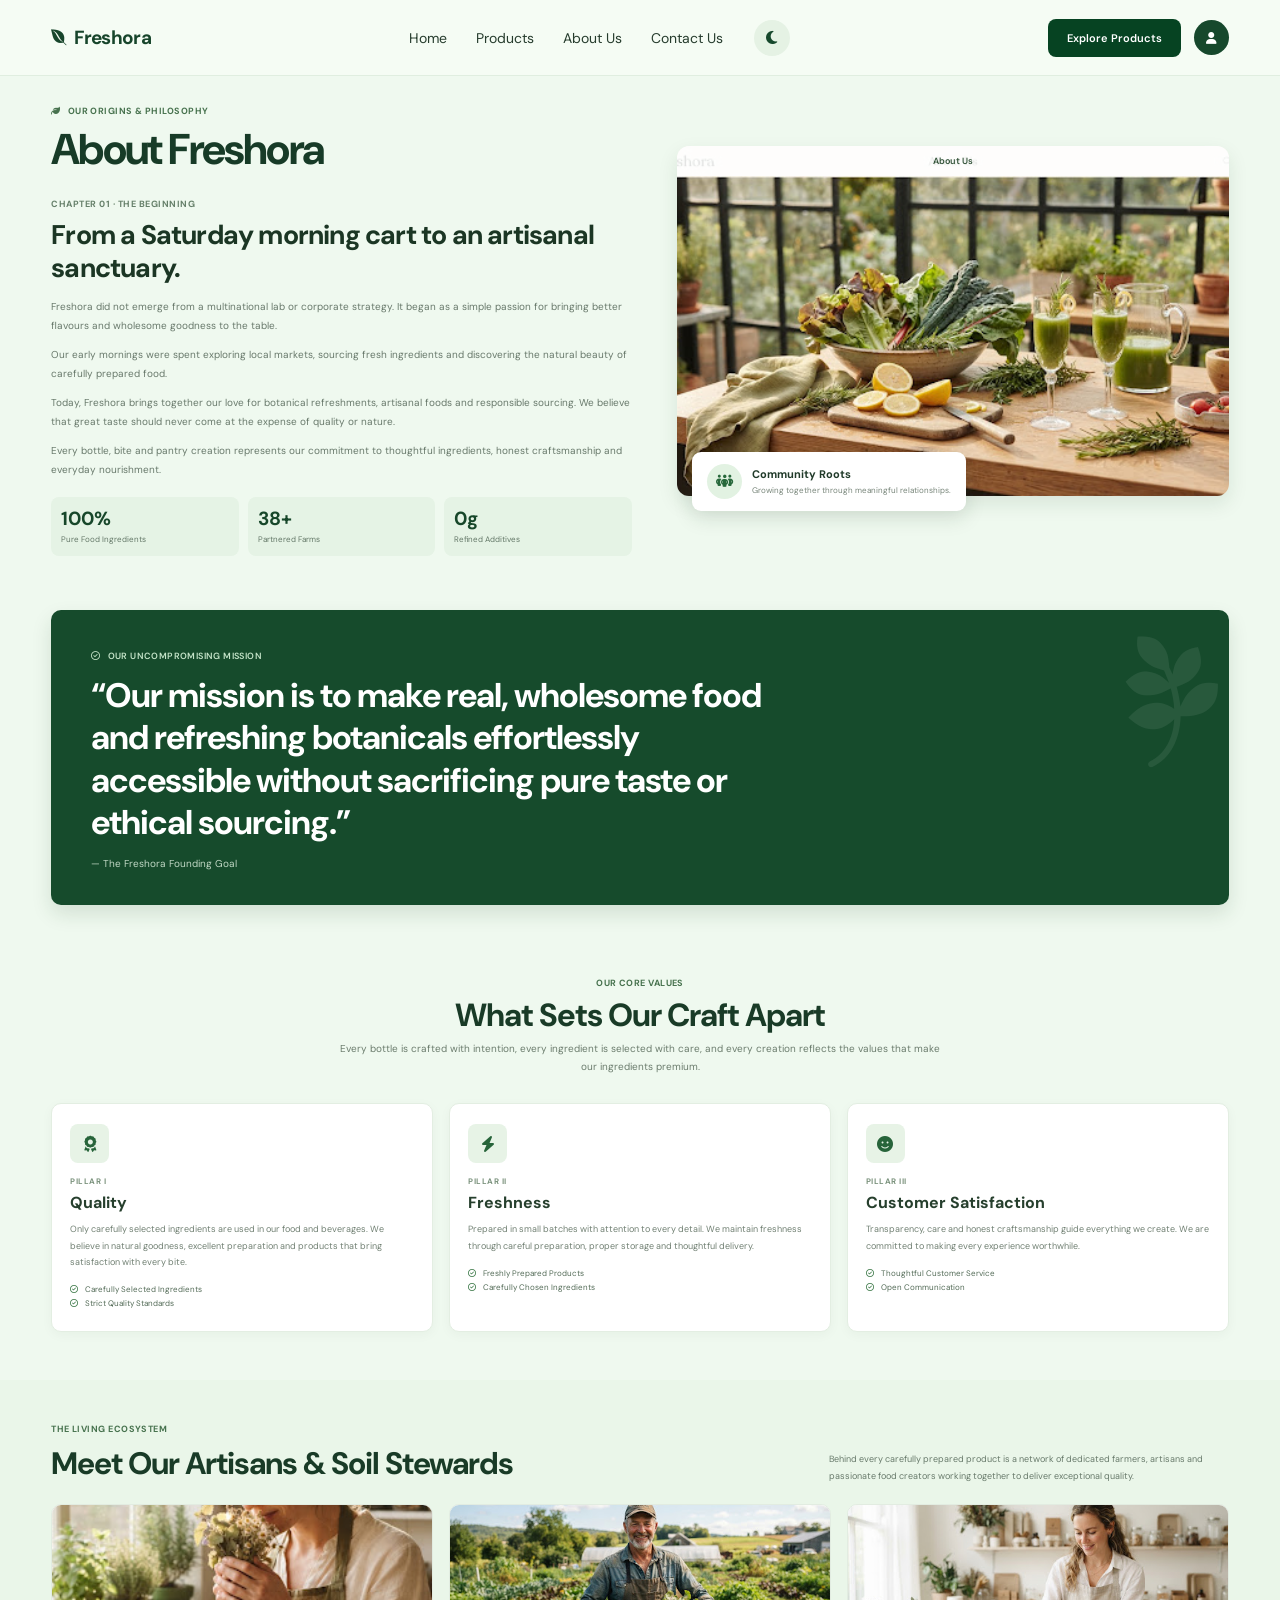
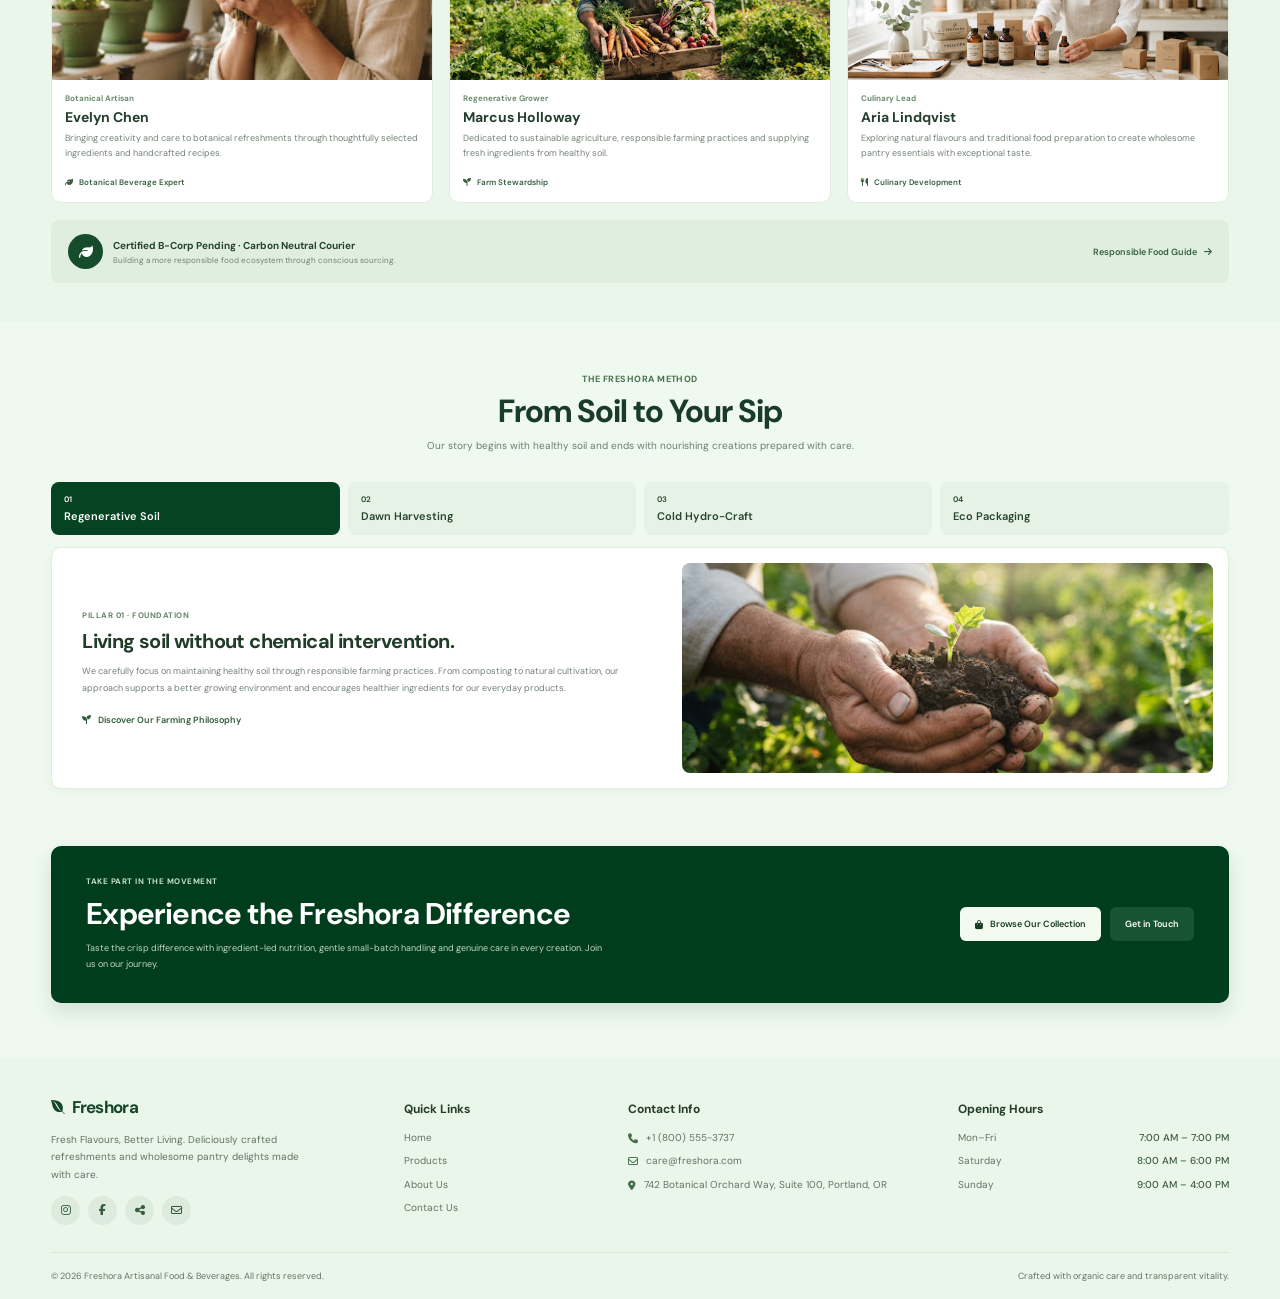
==== commit 326946bf: "update" ====
--- a/about.html
+++ b/about.html
@@ -24,7 +24,7 @@
 
     <link rel="stylesheet" href="https://cdnjs.cloudflare.com/ajax/libs/font-awesome/6.5.2/css/all.min.css">
 
-
+    <link rel="stylesheet" href="CSS/style.css">
 <style>
 
 /* =========================
@@ -1265,7 +1265,7 @@
     /* ABOUT HERO */
 
     .about-hero {
-        padding: 32px 0 40px;
+        padding: 70px 0 40px;
     }
 
     .about-hero-inner {
@@ -1559,6 +1559,149 @@
 
 }
 
+
+
+.theme-toggle {
+    width: 36px;
+    height: 36px;
+    display: grid;
+    place-items: center;
+    border: none;
+    border-radius: 50%;
+    background: #e5f2e4;
+    color: #16482c;
+    font-size: 15px;
+    cursor: pointer;
+    transition: 0.3s;
+}
+
+.theme-toggle:hover {
+    transform: rotate(15deg);
+}
+
+
+
+
+
+/* =========================
+   DARK MODE
+========================= */
+
+.dark-mode {
+    background: #101a13;
+    color: #e5eee6;
+}
+
+/* HEADER */
+
+.dark-mode .site-header,
+.dark-mode .main-nav {
+    background: #17251b;
+    border-color: #304333;
+}
+
+.dark-mode .brand,
+.dark-mode .main-nav a {
+    color: #e5eee6;
+}
+
+/* MAIN BACKGROUNDS */
+
+.dark-mode .about-hero,
+.dark-mode .craft-section,
+.dark-mode .process-section,
+.dark-mode .difference-section {
+    background: #101a13;
+}
+
+.dark-mode .artisans-section,
+.dark-mode .footer {
+    background: #17251b;
+}
+
+/* HEADINGS */
+
+.dark-mode h1,
+.dark-mode h2,
+.dark-mode h3 {
+    color: #e5eee6;
+}
+
+/* PARAGRAPHS */
+
+.dark-mode p,
+.dark-mode .story-label,
+.dark-mode .craft-number,
+.dark-mode .artisan-role,
+.dark-mode .process-label {
+    color: #b2c1b5;
+}
+
+/* CARDS */
+
+.dark-mode .about-stat,
+.dark-mode .community-card,
+.dark-mode .craft-card,
+.dark-mode .artisan-card,
+.dark-mode .process-content,
+.dark-mode .certification-strip {
+    background: #1d2c21;
+    border-color: #304333;
+}
+
+/* CARD TEXT */
+
+.dark-mode .about-stat strong,
+.dark-mode .community-card strong,
+.dark-mode .artisan-link,
+.dark-mode .certification-strip a {
+    color: #a8dcae;
+}
+
+/* ICONS */
+
+.dark-mode .craft-icon,
+.dark-mode .community-icon,
+.dark-mode .social-links a,
+/* .dark-mode .theme-toggle, */
+.dark-mode .menu-button {
+    background: #304b35;
+    color: #e5eee6;
+}
+
+/* PROCESS TABS */
+
+.dark-mode .process-tab {
+    background: #1d3022;
+    color: #e5eee6;
+}
+
+.dark-mode .process-tab.active,
+.dark-mode .process-tab:hover {
+    background: #39734a;
+    color: white;
+}
+
+/* MISSION AND FINAL CTA */
+
+.dark-mode .mission-box,
+.dark-mode .difference-box {
+    background: #1b3d27;
+}
+
+/* BUTTONS */
+
+.dark-mode .contact-button {
+    background: #39734a;
+    color: white;
+}
+
+/* FOOTER */
+
+.dark-mode .footer-bottom {
+    border-color: #304333;
+    color: #b2c1b5;
+}
 </style>
 
 </head>
@@ -1608,6 +1751,10 @@
 
             <a href="contact.html">Contact Us</a>
 
+
+            <button class="theme-toggle" id="theme-toggle" aria-label="Switch theme">
+            <i class="fa-solid fa-moon"></i>
+            </button>
         </nav>
 
 
@@ -2853,6 +3000,8 @@
 </footer>
 
 
+<script src="JS/script.js"></script>
+
 </body>
 
 </html>
--- a/CSS/style.css
+++ b/CSS/style.css
@@ -0,0 +1,1815 @@
+/* BASIC PAGE SETTINGS */
+
+* {
+    margin: 0;
+    padding: 0;
+    box-sizing: border-box;
+}
+
+html {
+    scroll-behavior: smooth;
+}
+
+body {
+    font-family: 'DM Sans', sans-serif;
+    color: #173b28;
+    background: #eff9ef;
+    font-size: 14px;
+
+}
+
+html, body{
+    width: 100%;
+    max-width: 100%;
+    overflow-x: hidden;
+}
+
+
+img {
+    max-width: 100%;
+}
+
+
+a {
+    color: inherit;
+    text-decoration: none;
+}
+
+img {
+    display: block;
+    width: 100%;
+}
+
+.page-width {
+    width: 92%;
+    max-width: 1240px;
+    margin: 0 auto;
+}
+
+.section {
+    padding: 54px 0;
+}
+
+
+/* HEADER */
+
+.site-header {
+    height: 76px;
+    background: #f5fcf4;
+    border-bottom: 1px solid #e0eee0;
+    position: fixed;
+    z-index: 20;
+    width: 100%;
+}
+
+.header-inner {
+    width: 92%;
+    max-width: 1240px;
+    height: 100%;
+    margin: auto;
+    display: flex;
+    align-items: center;
+    justify-content: space-between;
+}
+
+.brand {
+    display: inline-flex;
+    align-items: center;
+    gap: 7px;
+    color: #17452b;
+    font-size: 19px;
+    font-weight: 700;
+    letter-spacing: -0.7px;
+    white-space: nowrap;
+}
+
+.brand i {
+    font-size: 18px;
+}
+
+.main-nav {
+    display: flex;
+    align-items: center;
+    gap: 29px;
+    /* margin-left: auto;
+    margin-right: 32px; */
+}
+
+.main-nav a {
+    font-size: 14px;
+    color: #263c2d;
+    transition: color 0.2s;
+}
+
+.main-nav a:hover,
+.footer-column a:hover {
+    color: #4c8b5b;
+}
+
+.header-actions {
+    display: flex;
+    align-items: center;
+    gap: 13px;
+}
+
+.top-button {
+    background: #064322;
+    color: white;
+    padding: 12px 19px;
+    border-radius: 8px;
+    font-size: 11px;
+    font-weight: 600;
+}
+
+.account-button {
+    width: 35px;
+    height: 35px;
+    display: grid;
+    place-items: center;
+    border-radius: 50%;
+    background: #16482c;
+    color: white;
+    font-size: 12px;
+}
+
+#menu-toggle,
+.menu-button {
+    display: none;
+}
+
+
+/* HERO SECTION */
+
+.hero {
+    background: #eff9ef;
+    padding: 100px 0 55px;
+}
+
+.hero-inner {
+    display: grid;
+    grid-template-columns: 1fr 0.92fr;
+    align-items: center;
+    gap: 55px;
+}
+
+.hero-copy {
+    padding: 12px 0 4px;
+}
+
+.eyebrow {
+    display: inline-flex;
+    align-items: center;
+    gap: 7px;
+    padding: 7px 12px;
+    margin-bottom: 23px;
+    border-radius: 30px;
+    background: #e3f0e3;
+    color: #365d42;
+    font-size: 10px;
+    font-weight: 700;
+    letter-spacing: 0.25px;
+}
+
+.hero h1 {
+    color: #172c20;
+    font-size: clamp(42px, 5.1vw, 68px);
+    line-height: 1.08;
+    letter-spacing: -2.8px;
+    font-weight: 800;
+    margin-bottom: 20px;
+}
+
+.hero h1 span {
+    color: #285d3a;
+}
+
+.hero-copy > p {
+    max-width: 535px;
+    color: #596d5e;
+    font-size: 13px;
+    line-height: 1.9;
+    margin-bottom: 22px;
+}
+
+.hero-actions,
+.callout-actions {
+    display: flex;
+    align-items: center;
+    gap: 13px;
+    flex-wrap: wrap;
+}
+
+.button {
+    min-height: 43px;
+    display: inline-flex;
+    align-items: center;
+    justify-content: center;
+    gap: 9px;
+    padding: 0 20px;
+    border-radius: 7px;
+    font-size: 11px;
+    font-weight: 600;
+    transition: 0.2s ease;
+}
+
+.button-dark {
+    color: #fff;
+    background: #064322;
+}
+
+.button-dark:hover,
+.top-button:hover {
+    background: #276c3d;
+}
+
+.button-light {
+    color: #183c28;
+    background: #e1efe1;
+}
+
+.button-light:hover {
+    background: #d2e7d3;
+}
+
+.trust-list {
+    display: flex;
+    flex-wrap: wrap;
+    align-items: center;
+    gap: 21px;
+    margin-top: 28px;
+}
+
+.trust-list span {
+    color: #385c42;
+    font-size: 10px;
+    font-weight: 600;
+}
+
+.trust-list i {
+    margin-right: 5px;
+    color: #2c7542;
+}
+
+
+/* HERO IMAGE */
+
+.hero-visual {
+    min-width: 0;
+    position: relative;
+    padding: 0 8px 12px 0;
+}
+
+.hero-photo {
+    height: 465px;
+    object-fit: cover;
+    border-radius: 13px;
+    box-shadow: 0 12px 25px rgba(27, 63, 37, 0.13);
+}
+
+.photo-tag {
+    position: absolute;
+    top: 17px;
+    right: 22px;
+    background: rgba(248, 255, 247, 0.93);
+    color: #315a3c;
+    border-radius: 30px;
+    padding: 8px 13px;
+    font-size: 10px;
+    font-weight: 600;
+}
+
+.photo-tag i {
+    color: #5b9c60;
+    margin-right: 5px;
+}
+
+.hero-caption {
+    position: absolute;
+    right: 18px;
+    bottom: 20px;
+    left: 18px;
+    min-height: 65px;
+    display: flex;
+    align-items: center;
+    gap: 12px;
+    padding: 11px 14px;
+    background: rgba(255, 255, 255, 0.96);
+    border-radius: 9px;
+    box-shadow: 0 7px 20px rgba(15, 50, 27, 0.12);
+}
+
+.caption-icon,
+.note-icon {
+    width: 35px;
+    height: 35px;
+    display: grid;
+    place-items: center;
+    flex-shrink: 0;
+    color: #27663a;
+    background: #e7f3e6;
+    border-radius: 7px;
+}
+
+.hero-caption strong,
+.floating-note strong {
+    display: block;
+    color: #1c3525;
+    font-size: 12px;
+    margin-bottom: 3px;
+}
+
+.hero-caption small,
+.floating-note small {
+    display: block;
+    color: #738075;
+    font-size: 9px;
+    line-height: 1.5;
+}
+
+.hero-caption > i:last-child {
+    margin-left: auto;
+    color: #397c49;
+    font-size: 13px;
+}
+
+.floating-note {
+    position: absolute;
+    left: -25px;
+    bottom: -12px;
+    display: flex;
+    align-items: center;
+    gap: 12px;
+    padding: 14px 17px;
+    background: white;
+    border-radius: 10px;
+    box-shadow: 0 6px 18px rgba(17, 49, 27, 0.13);
+}
+
+.floating-note strong {
+    font-size: 16px;
+}
+
+
+/* FEATURED PRODUCTS */
+
+.featured {
+    background: #eaf6e9;
+    padding-top: 43px;
+    padding-bottom: 45px;
+}
+
+.section-topline {
+    display: flex;
+    align-items: center;
+    gap: 6px;
+    color: #3b6645;
+    font-size: 9px;
+    font-weight: 700;
+    letter-spacing: 0.45px;
+}
+
+.featured-heading {
+    display: flex;
+    justify-content: space-between;
+    align-items: flex-end;
+    gap: 20px;
+    margin: 8px 0 28px;
+}
+
+.featured-heading h2,
+.center-heading h2 {
+    color: #193b27;
+    font-size: clamp(25px, 3vw, 34px);
+    line-height: 1.15;
+    letter-spacing: -1px;
+    margin-bottom: 8px;
+}
+
+.featured-heading p,
+.center-heading p {
+    color: #667768;
+    font-size: 11px;
+    line-height: 1.7;
+}
+
+.text-link {
+    color: #405e46;
+    font-size: 10px;
+    white-space: nowrap;
+    padding-bottom: 5px;
+}
+
+.text-link i {
+    margin-left: 5px;
+}
+
+
+/* PRODUCT GRID */
+
+.product-grid {
+    display: grid;
+    grid-template-columns: repeat(4, minmax(0, 1fr));
+    gap: 18px;
+}
+
+.product-card {
+    min-width: 0;
+    overflow: hidden;
+    background: #fff;
+    border: 1px solid #e0eae0;
+    border-radius: 9px;
+    box-shadow: 0 3px 12px rgba(28, 63, 36, 0.035);
+    transition: transform 0.25s, box-shadow 0.25s;
+}
+
+.product-card:hover {
+    transform: translateY(-5px);
+    box-shadow: 0 10px 22px rgba(28, 63, 36, 0.1);
+}
+
+.product-image {
+    height: 205px;
+    position: relative;
+    overflow: hidden;
+}
+
+.product-image img {
+    width: 100%;
+    height: 100%;
+    object-fit: cover;
+    transition: transform 0.35s;
+}
+
+.product-card:hover .product-image img {
+    transform: scale(1.05);
+}
+
+.product-tag {
+    position: absolute;
+    top: 10px;
+    left: 10px;
+    padding: 5px 8px;
+    border-radius: 4px;
+    color: #284a31;
+    background: rgba(248, 255, 246, 0.92);
+    font-size: 9px;
+    font-weight: 600;
+}
+
+.product-info {
+    padding: 13px 13px 12px;
+}
+
+.category {
+    display: block;
+    color: #6c8b6d;
+    font-size: 9px;
+    margin-bottom: 5px;
+}
+
+.product-info h3 {
+    min-height: 42px;
+    color: #243d2b;
+    font-size: 14px;
+    line-height: 1.35;
+    letter-spacing: -0.25px;
+    margin-bottom: 6px;
+}
+
+.product-info > p {
+    min-height: 48px;
+    color: #778378;
+    font-size: 9px;
+    line-height: 1.65;
+}
+
+.product-bottom {
+    display: flex;
+    justify-content: space-between;
+    align-items: flex-end;
+    gap: 5px;
+    border-top: 1px solid #edf1ed;
+    padding-top: 9px;
+    margin-top: 8px;
+}
+
+.product-bottom small,
+.product-bottom strong {
+    display: block;
+}
+
+.product-bottom small {
+    color: #788579;
+    font-size: 9px;
+    margin-bottom: 2px;
+}
+
+.product-bottom strong {
+    color: #315d3b;
+    font-size: 15px;
+}
+
+.product-bottom a {
+    display: inline-flex;
+    align-items: center;
+    gap: 6px;
+    padding: 8px 11px;
+    border-radius: 6px;
+    background: #064322;
+    color: white;
+    font-size: 9px;
+    white-space: nowrap;
+}
+
+.all-products {
+    text-align: center;
+    margin-top: 28px;
+}
+
+.all-products a {
+    display: inline-flex;
+    align-items: center;
+    gap: 7px;
+    padding: 12px 23px;
+    border-radius: 6px;
+    color: #315b3b;
+    background: #e0efe0;
+    font-size: 10px;
+    font-weight: 600;
+}
+
+
+/* WHY FRESHORA */
+
+.why {
+    background: #f1faf0;
+    padding-top: 48px;
+    padding-bottom: 55px;
+}
+
+.center-heading {
+    text-align: center;
+    margin-bottom: 30px;
+}
+
+.center-heading .section-topline {
+    justify-content: center;
+    margin-bottom: 9px;
+}
+
+.center-heading h2 {
+    margin-bottom: 9px;
+}
+
+
+/* BENEFIT CARDS */
+
+.benefit-grid {
+    display: grid;
+    grid-template-columns: repeat(3, minmax(0, 1fr));
+    gap: 17px;
+}
+
+.benefit-card {
+    min-height: 225px;
+    padding: 23px 22px;
+    border-radius: 9px;
+    background: #e9f5e8;
+    border: 1px solid #e3f0e2;
+}
+
+.benefit-icon {
+    width: 39px;
+    height: 39px;
+    display: grid;
+    place-items: center;
+    border-radius: 7px;
+    background: #f5fcf3;
+    color: #376d43;
+    font-size: 17px;
+    margin-bottom: 15px;
+}
+
+.benefit-kicker {
+    display: block;
+    color: #598060;
+    font-size: 8px;
+    font-weight: 700;
+    letter-spacing: 0.4px;
+    margin-bottom: 5px;
+}
+
+.benefit-card h3 {
+    color: #26432e;
+    font-size: 15px;
+    margin-bottom: 7px;
+}
+
+.benefit-card p {
+    color: #68796a;
+    font-size: 10px;
+    line-height: 1.7;
+    margin-bottom: 12px;
+}
+
+.benefit-card > a {
+    color: #294b32;
+    font-size: 9px;
+    font-weight: 600;
+}
+
+.benefit-card > a i {
+    margin-left: 4px;
+}
+
+
+/* STATISTICS */
+
+.stats-bar {
+    display: grid;
+    grid-template-columns: repeat(4, 1fr);
+    gap: 10px;
+    margin-top: 24px;
+    padding: 19px 12px;
+    border: 1px solid #e0eee0;
+    border-radius: 9px;
+    background: #e5f2e5;
+    text-align: center;
+}
+
+.stats-bar strong,
+.stats-bar span {
+    display: block;
+}
+
+.stats-bar strong {
+    color: #28583a;
+    font-size: clamp(22px, 3vw, 34px);
+    line-height: 1.1;
+    letter-spacing: -1px;
+    display: block;
+    transition: transform 0.3s ease;
+}
+
+.stats-bar span {
+    color: #536d57;
+    font-size: 8px;
+    font-weight: 600;
+    margin-top: 4px;
+}
+
+.starts-bar div:hover strong {
+    transform: scale(1.12);
+}
+
+
+/* DARK PROMOTIONAL BANNER */
+
+.callout-section {
+    background: #f1faf0;
+    padding: 0 0 65px;
+}
+
+.callout {
+    min-height: 290px;
+    position: relative;
+    overflow: hidden;
+    display: flex;
+    align-items: center;
+    padding: 38px 40px;
+    border-radius: 12px;
+    background: #003d1d;
+    box-shadow: 0 10px 20px rgba(20, 61, 31, 0.12);
+}
+
+.callout-content {
+    position: relative;
+    z-index: 2;
+}
+
+.delivery-label {
+    display: inline-block;
+    padding: 6px 10px;
+    border-radius: 20px;
+    color: #c5e4c9;
+    background: #14552f;
+    font-size: 9px;
+    margin-bottom: 15px;
+}
+
+.callout h2 {
+    color: #fff;
+    font-size: clamp(25px, 3.4vw, 38px);
+    line-height: 1.18;
+    letter-spacing: -1px;
+    margin-bottom: 12px;
+}
+
+.callout p {
+    color: #c1d8c5;
+    font-size: 11px;
+    line-height: 1.8;
+    margin-bottom: 20px;
+}
+
+.button-white {
+    background: #f3fbf1;
+    color: #123e24;
+}
+
+.button-white:hover {
+    background: #dceedd;
+}
+
+.button-outline {
+    color: #f3fbf1;
+    background: #14512d;
+}
+
+.button-outline:hover {
+    background: #23683b;
+}
+
+/* FOOTER */
+
+.footer {
+    background: #eaf6e9;
+    padding: 38px 0 17px;
+}
+
+.footer-grid {
+    display: grid;
+    grid-template-columns: 1.35fr 0.8fr 1.25fr 1.15fr;
+    gap: 35px;
+    padding-bottom: 27px;
+}
+
+.footer-about .brand {
+    font-size: 17px;
+}
+
+.footer-about .brand i {
+    font-size: 16px;
+}
+
+.footer-about > p {
+    max-width: 250px;
+    color: #617365;
+    font-size: 10px;
+    line-height: 1.75;
+    margin: 13px 0;
+}
+
+.social-links {
+    display: flex;
+    gap: 8px;
+}
+
+.social-links a {
+    width: 28px;
+    height: 28px;
+    display: grid;
+    place-items: center;
+    border-radius: 50%;
+    color: #365b3e;
+    background: #dcebdd;
+    font-size: 11px;
+}
+
+.footer-column h3 {
+    color: #253e2c;
+    font-size: 12px;
+    margin: 5px 0 13px;
+}
+
+.footer-column > a,
+.footer-column > p {
+    display: block;
+    color: #617365;
+    font-size: 10px;
+    line-height: 1.65;
+    margin-bottom: 7px;
+}
+
+.contact-details p {
+    display: flex;
+    align-items: flex-start;
+    gap: 8px;
+}
+
+.contact-details i {
+    color: #456f4b;
+    margin-top: 3px;
+}
+
+.hours p {
+    display: flex;
+    justify-content: space-between;
+    gap: 12px;
+}
+
+.hours b {
+    color: #405b46;
+    font-weight: 500;
+    white-space: nowrap;
+}
+
+.footer-bottom {
+    display: flex;
+    justify-content: space-between;
+    gap: 20px;
+    padding-top: 17px;
+    border-top: 1px solid #d8e8d8;
+    color: #647568;
+    font-size: 9px;
+}
+
+
+
+/* == ANIMATIONS */
+
+/* FADE IN UP */
+
+@keyframes fadeInUp {
+    from {
+        opacity: 0;
+        transform: translateY(45px);
+    }
+
+    to {
+        opacity: 1;
+        transform: translateY(0);
+    }
+}
+
+
+/* FADE IN LEFT */
+
+@keyframes fadeInLeft {
+    from {
+        opacity: 0;
+        transform: translateX(-50px);
+    }
+
+    to {
+        opacity: 1;
+        transform: translateX(0);
+    }
+}
+
+
+/* FADE IN RIGHT */
+
+@keyframes fadeInRight {
+    from {
+        opacity: 0;
+        transform: translateX(50px);
+    }
+
+    to {
+        opacity: 1;
+        transform: translateX(0);
+    }
+}
+
+
+/* ZOOM IN */
+
+@keyframes zoomIn {
+    from {
+        opacity: 0;
+        transform: scale(0.85);
+    }
+
+    to {
+        opacity: 1;
+        transform: scale(1);
+    }
+}
+
+
+/* FLOATING ANIMATION */
+
+@keyframes floating {
+    0%, 100% {
+        transform: translateY(0);
+    }
+
+    50% {
+        transform: translateY(-12px);
+    }
+}
+
+
+/* SOFT PULSE */
+
+@keyframes softPulse {
+    0%, 100% {
+        box-shadow: 0 5px 15px rgba(25, 70, 35, 0.08);
+    }
+
+    50% {
+        box-shadow: 0 12px 28px rgba(25, 70, 35, 0.17);
+    }
+}
+
+
+/*  PAGE ANIMATIONS */
+
+.hero-copy {
+    animation: fadeInLeft 1s ease both;
+}
+
+.hero-visual {
+    animation: fadeInRight 1s ease both;
+}
+
+.eyebrow {
+    animation: fadeInUp 0.7s ease both;
+}
+
+.floating-note {
+    animation: floating 4s ease-in-out infinite;
+}
+
+.hero-caption {
+    animation: fadeInUp 1.2s ease both;
+}
+
+
+/* PRODUCT HOVER ANIMATION */
+
+.product-card {
+    transition:
+        transform 0.35s ease,
+        box-shadow 0.35s ease;
+}
+
+.product-card:hover {
+    transform: translateY(-8px);
+    box-shadow: 0 15px 30px rgba(28, 63, 36, 0.12);
+}
+
+
+/* BENEFIT HOVER ANIMATION */
+
+.benefit-card {
+    transition:
+        transform 0.35s ease,
+        background 0.35s ease;
+}
+
+.benefit-card:hover {
+    transform: translateY(-7px);
+    background: #e1f0df;
+}
+
+.benefit-icon {
+    transition: transform 0.35s ease;
+}
+
+.benefit-card:hover .benefit-icon {
+    transform: rotate(8deg) scale(1.1);
+}
+
+
+/* BUTTON ANIMATION */
+
+.button,
+.top-button,
+.product-bottom a,
+.all-products a {
+    transition: all 0.3s ease;
+}
+
+.button:hover,
+.top-button:hover {
+    transform: translateY(-3px);
+}
+
+
+/* SCROLL REVEAL */
+
+.reveal {
+    opacity: 0;
+    transform: translateY(35px);
+    transition:
+        opacity 0.8s ease,
+        transform 0.8s ease;
+}
+
+.reveal.active {
+    opacity: 1;
+    transform: translateY(0);
+}
+
+
+/* ACCESSIBILITY */
+
+@media (prefers-reduced-motion: reduce) {
+
+    *,
+    *::before,
+    *::after {
+        animation-duration: 0.01ms !important;
+        animation-iteration-count: 1 !important;
+        scroll-behavior: auto !important;
+        transition-duration: 0.01ms !important;
+    }
+
+}
+
+
+
+/* TABLET RESPONSIVENESS */
+
+@media (max-width: 900px) {
+
+    .main-nav {
+        gap: 17px;
+        margin-right: 18px;
+    }
+
+    .hero-inner {
+        gap: 30px;
+    }
+
+    .hero-photo {
+        height: 390px;
+    }
+
+    .product-grid {
+        grid-template-columns: repeat(2, minmax(0, 1fr));
+    }
+
+    .product-image {
+        height: 230px;
+    }
+
+    .footer-grid {
+        grid-template-columns: repeat(2, 1fr);
+    }
+
+}
+
+
+/* MOBILE RESPONSIVENESS */
+
+@media (max-width: 650px) {
+
+    .site-header {
+        height: 65px;
+        
+    }
+
+    .header-inner {
+        width: 90%;
+    }
+
+    .brand {
+        font-size: 18px;
+    }
+
+    .menu-button {
+        display: grid;
+        place-items: center;
+        order: 3;
+        width: 37px;
+        height: 37px;
+        color: #16482c;
+        background: #e5f2e4;
+        border-radius: 7px;
+        cursor: pointer;
+        font-size: 17px;
+    }
+
+    .header-actions {
+        margin-left: auto;
+        margin-right: 12px;
+    }
+
+    .top-button {
+        padding: 10px 12px;
+        font-size: 9px;
+    }
+
+    .account-button {
+        display: none;
+    }
+
+    .main-nav {
+        position: absolute;
+        top: 100%;
+        left: 0;
+        right: 0;
+        display: flex;
+        flex-direction: column;
+        align-items: stretch;
+        gap: 0;
+        margin: 0;
+        padding: 8px 5% 13px;
+        background: #f5fcf4;
+        border-top: 1px solid #e0eee0;
+        box-shadow: 0 10px 18px rgba(20, 55, 28, 0.09);
+        visibility: hidden;
+        opacity: 0;
+        transform: translateY(-12px);
+        pointer-events: none;
+        transition:
+         opacity 0.3s ease,
+         transform 0.3s
+         cubic-bezier(0.22, 1, 0.36, 1),
+         visibility 0s linear 0.3s  ;
+
+    }
+
+    .main-nav a {
+        padding: 13px 3px;
+        border-bottom: 1px solid #e6efe5;
+        font-size: 13px;
+    }
+
+    #menu-toggle:checked ~ .main-nav {
+        visibility: visible;
+        opacity: 1;
+        transform: translateY(0);
+        pointer-events: auto;
+        transition-delay: 0s;
+    }
+
+    #menu-toggle:checked + .menu-button i::before {
+        content: "\f00d";
+    }
+
+    .page-width {
+        width: 90%;
+    }
+
+    .section {
+        padding: 43px 0;
+    }
+
+    .hero {
+        padding: 85px 0 52px;
+    }
+
+    .hero-inner {
+        grid-template-columns: 1fr;
+        gap: 34px;
+    }
+
+    .hero-copy {
+        padding: 0;
+    }
+
+    .eyebrow {
+        margin-bottom: 17px;
+        font-size: 9px;
+    }
+
+    .hero h1 {
+        font-size: clamp(39px, 10vw, 54px);
+        letter-spacing: -2px;
+        margin-bottom: 14px;
+    }
+
+    .hero-copy > p {
+        font-size: 12px;
+        line-height: 1.8;
+    }
+
+    .trust-list {
+        gap: 12px 17px;
+        margin-top: 21px;
+    }
+
+    .trust-list span {
+        font-size: 9px;
+    }
+
+    .hero-photo {
+        height: 350px;
+    }
+
+    .floating-note {
+        left: 9px;
+        bottom: -16px;
+    }
+
+    .hero-caption {
+        left: 15px;
+        right: 15px;
+    }
+
+    .featured-heading {
+        align-items: flex-start;
+        flex-direction: column;
+        margin-bottom: 22px;
+    }
+
+    .featured-heading p,
+    .center-heading p {
+        font-size: 10px;
+    }
+
+    .desktop-break,
+    .desktop-link {
+        display: none;
+    }
+
+    .product-grid {
+        grid-template-columns: repeat(2, minmax(0, 1fr));
+        gap: 12px;
+    }
+
+    .product-image {
+        height: 165px;
+    }
+
+    .product-info {
+        padding: 11px 10px;
+    }
+
+    .product-info h3 {
+        font-size: 12px;
+        min-height: 35px;
+    }
+
+    .product-info > p {
+        min-height: 55px;
+        font-size: 9px;
+    }
+
+    .product-bottom {
+        align-items: flex-start;
+        flex-direction: column;
+    }
+
+    .product-bottom a {
+        width: 100%;
+        justify-content: center;
+    }
+
+    .benefit-grid {
+        grid-template-columns: 1fr;
+        gap: 12px;
+    }
+
+    .benefit-card {
+        min-height: auto;
+        padding: 19px;
+    }
+
+    .stats-bar {
+        grid-template-columns: repeat(2, 1fr);
+        row-gap: 20px;
+        padding: 18px 8px;
+    }
+
+    .stats-bar strong {
+        font-size: 27px;
+    }
+
+    .callout-section {
+        padding-bottom: 45px;
+    }
+
+    .callout {
+        min-height: 0;
+        padding: 32px 23px;
+    }
+
+    .callout h2 {
+        font-size: 27px;
+    }
+
+    .callout p {
+        font-size: 10px;
+    }
+
+    .footer-grid {
+        grid-template-columns: repeat(2, minmax(0, 1fr));
+        gap: 28px 18px;
+    }
+
+    .footer-bottom {
+        flex-direction: column;
+        gap: 7px;
+        line-height: 1.6;
+    }
+
+    .dark-mode .theme-toggle{
+        margin-left: 20px;
+    }
+
+}
+
+
+/* VERY SMALL PHONES */
+
+@media (max-width: 370px) {
+
+    .header-actions {
+        margin-right: 8px;
+    }
+
+    .top-button {
+        padding: 9px 8px;
+        font-size: 8px;
+    }
+
+    .hero h1 {
+        font-size: 36px;
+    }
+
+    .hero-photo {
+        height: 290px;
+    }
+
+    .product-grid {
+        grid-template-columns: 1fr;
+    }
+
+    .product-image {
+        height: 210px;
+    }
+
+    .product-info h3,
+    .product-info > p {
+        min-height: 0;
+    }
+
+    .product-bottom {
+        flex-direction: row;
+        align-items: flex-end;
+    }
+
+    .product-bottom a {
+        width: auto;
+    }
+
+    .footer-grid {
+        grid-template-columns: 1fr;
+    }
+
+}
+
+
+
+
+/* NAVBAR SCROLL EFFECT */
+
+.site-header {
+    transition: box-shadow 0.3s ease;
+}
+
+.site-header.scrolled {
+    box-shadow: 0 5px 20px rgba(20, 55, 28, 0.12);
+}
+
+
+/* BACK TO TOP BUTTON */
+
+.back-to-top {
+
+    position: fixed;
+
+    right: 22px;
+
+    bottom: 25px;
+
+    width: 43px;
+
+    height: 43px;
+
+    display: grid;
+
+    place-items: center;
+
+    border: none;
+
+    border-radius: 50%;
+
+    background: #064322;
+
+    color: white;
+
+    font-size: 15px;
+
+    cursor: pointer;
+
+    z-index: 100;
+
+    opacity: 0;
+
+    visibility: hidden;
+
+    transform: translateY(15px);
+
+    transition: all 0.3s ease;
+
+}
+
+
+.back-to-top.show {
+
+    opacity: 1;
+
+    visibility: visible;
+
+    transform: translateY(0);
+
+}
+
+
+.back-to-top:hover {
+
+    background: #276c3d;
+
+    transform: translateY(-5px);
+
+}
+
+
+
+
+
+/* ==========================================
+FRESHORA — COMPLETE DARK MODE
+========================================== */
+
+.dark-mode {
+background: #101a13;
+color: #e8f0e9;
+}
+
+/* MAIN HEADER */
+
+.dark-mode .site-header {
+background: #17251b;
+border-bottom: 1px solid #304333;
+}
+
+.dark-mode .brand {
+color: #f1f7f1;
+}
+
+.dark-mode .main-nav a {
+color: #e0ebe1;
+}
+
+.dark-mode .main-nav a:hover {
+color: #a8d5ad;
+}
+
+.dark-mode .top-button {
+background: #347047;
+color: #ffffff;
+}
+
+.dark-mode .account-button {
+background: #315d3b;
+color: #ffffff;
+}
+
+.dark-mode .menu-button {
+color: #f1f7f1;
+background: #263b2b;
+}
+
+/* THEME TOGGLE */
+
+.theme-toggle {
+width: 42px;
+height: 42px;
+border: 1px solid #dce8dc;
+border-radius: 50%;
+background: #f0f7ef;
+color: #173b28;
+font-size: 17px;
+cursor: pointer;
+display: flex;
+align-items: center;
+justify-content: center;
+transition: 0.3s ease;
+}
+
+.theme-toggle:hover {
+transform: rotate(15deg);
+}
+
+.dark-mode .theme-toggle {
+background: #26382a;
+color: #f5d879;
+border-color: #405a45;
+}
+
+/* HERO SECTION */
+
+.dark-mode .hero,
+.dark-mode .why,
+.dark-mode .callout-section {
+background: #101a13;
+}
+
+.dark-mode .hero h1,
+.dark-mode .featured-heading h2,
+.dark-mode .center-heading h2,
+.dark-mode .callout h2 {
+color: #f1f7f1;
+}
+
+.dark-mode .hero h1 span {
+color: #91c99a;
+}
+
+.dark-mode .hero-copy > p {
+color: #c2d0c4;
+}
+
+.dark-mode .eyebrow {
+background: #243b2a;
+color: #b8daba;
+}
+
+.dark-mode .trust-list span {
+color: #c4d7c7;
+}
+
+.dark-mode .trust-list i {
+color: #91cf9b;
+}
+
+/* HERO IMAGE INFORMATION */
+
+.dark-mode .photo-tag {
+background: rgba(29, 44, 33, 0.95);
+color: #d9ebdc;
+}
+
+.dark-mode .hero-caption,
+.dark-mode .floating-note {
+background: #1d2c21;
+color: #f1f7f1;
+border: 1px solid #344b38;
+}
+
+.dark-mode .hero-caption strong,
+.dark-mode .floating-note strong {
+color: #f1f7f1;
+}
+
+.dark-mode .hero-caption small,
+.dark-mode .floating-note small {
+color: #b9c9bc;
+}
+
+.dark-mode .caption-icon,
+.dark-mode .note-icon {
+background: #294632;
+color: #a9d9b0;
+}
+
+/* BUTTONS */
+
+.dark-mode .button-dark {
+background: #347047;
+color: #ffffff;
+}
+
+.dark-mode .button-light {
+background: #263b2b;
+color: #e2eee4;
+}
+
+.dark-mode .button-light:hover {
+background: #354d3a;
+}
+
+/* FEATURED SECTION */
+
+.dark-mode .featured,
+.dark-mode .footer {
+background: #17251b;
+}
+
+.dark-mode .section-topline {
+color: #a8d5ad;
+}
+
+.dark-mode .featured-heading p,
+.dark-mode .center-heading p {
+color: #b8c9bb;
+}
+
+.dark-mode .text-link {
+color: #b8dfbe;
+}
+
+/* PRODUCT CARDS */
+
+.dark-mode .product-card {
+background: #1d2c21;
+border: 1px solid #344b38;
+}
+
+.dark-mode .product-info h3 {
+color: #f1f7f1;
+}
+
+.dark-mode .product-info > p {
+color: #bdcbbf;
+}
+
+.dark-mode .category {
+color: #a6c9ab;
+}
+
+.dark-mode .product-tag {
+background: rgba(29, 44, 33, 0.95);
+color: #e2eee4;
+}
+
+.dark-mode .product-bottom {
+border-top-color: #344b38;
+}
+
+.dark-mode .product-bottom small {
+color: #bdcbbf;
+}
+
+.dark-mode .product-bottom strong {
+color: #b8e0bd;
+}
+
+.dark-mode .product-bottom a {
+background: #347047;
+color: #ffffff;
+}
+
+.dark-mode .all-products a {
+background: #263b2b;
+color: #c6e5ca;
+}
+
+/* BENEFIT CARDS */
+
+.dark-mode .benefit-card {
+background: #1d2c21;
+border-color: #344b38;
+}
+
+.dark-mode .benefit-card:hover {
+background: #263b2b;
+}
+
+.dark-mode .benefit-icon {
+background: #294632;
+color: #a8d5ad;
+}
+
+.dark-mode .benefit-kicker {
+color: #a8d5ad;
+}
+
+.dark-mode .benefit-card h3 {
+color: #f1f7f1;
+}
+
+.dark-mode .benefit-card p {
+color: #bdcbbf;
+}
+
+.dark-mode .benefit-card > a {
+color: #b8e0bd;
+}
+
+/* STATISTICS */
+
+.dark-mode .stats-bar {
+background: #1d2c21;
+border-color: #344b38;
+}
+
+.dark-mode .stats-bar strong {
+color: #b8e0bd;
+}
+
+.dark-mode .stats-bar span {
+color: #bdcbbf;
+}
+
+/* PROMOTIONAL BANNER */
+
+.dark-mode .callout {
+background: #153d25;
+}
+
+.dark-mode .delivery-label {
+background: #285638;
+color: #d2ead5;
+}
+
+.dark-mode .callout p {
+color: #d0e0d3;
+}
+
+.dark-mode .button-white {
+background: #e8f3e9;
+color: #173b28;
+}
+
+.dark-mode .button-outline {
+background: #285638;
+color: #ffffff;
+}
+
+/* FOOTER */
+
+.dark-mode .footer-about .brand {
+color: #f1f7f1;
+}
+
+.dark-mode .footer-about > p {
+color: #bdcbbf;
+}
+
+.dark-mode .footer-column h3 {
+color: #f1f7f1;
+}
+
+.dark-mode .footer-column > a,
+.dark-mode .footer-column > p {
+color: #bdcbbf;
+}
+
+.dark-mode .footer-column a:hover {
+color: #a8d5ad;
+}
+
+.dark-mode .contact-details i {
+color: #a8d5ad;
+}
+
+.dark-mode .hours b {
+color: #d4e4d6;
+}
+
+.dark-mode .social-links a {
+background: #263b2b;
+color: #c6e5ca;
+}
+
+.dark-mode .footer-bottom {
+border-top-color: #344b38;
+color: #bdcbbf;
+}
+
+/* BACK TO TOP */
+
+.dark-mode .back-to-top {
+background: #347047;
+color: #ffffff;
+}
+
+/* MOBILE DARK NAVIGATION */
+
+@media (max-width: 650px) {
+
+.dark-mode .main-nav {
+    background: #17251b;
+    border-top-color: #344b38;
+}
+
+.dark-mode .main-nav a {
+    color: #e5eee6;
+    border-bottom-color: #304333;
+}
+
+.dark-mode .menu-button {
+    background: #263b2b;
+    color: #f1f7f1;
+}
+
+}
+
+
+/* .header-inner a span {
+    margin-right: 10px;
+} */
+
+
+.dark-mode .theme-toggle{
+    font-size: 10px;
+    margin-top: 20px;
+    margin-left: 2px;
+    color: white;
+}
+
+
+.theme-toggle{
+    font-size: 10px;
+    margin-top: 20px;
+    margin-left: 2px;
+    margin-bottom: 20px;
+}
